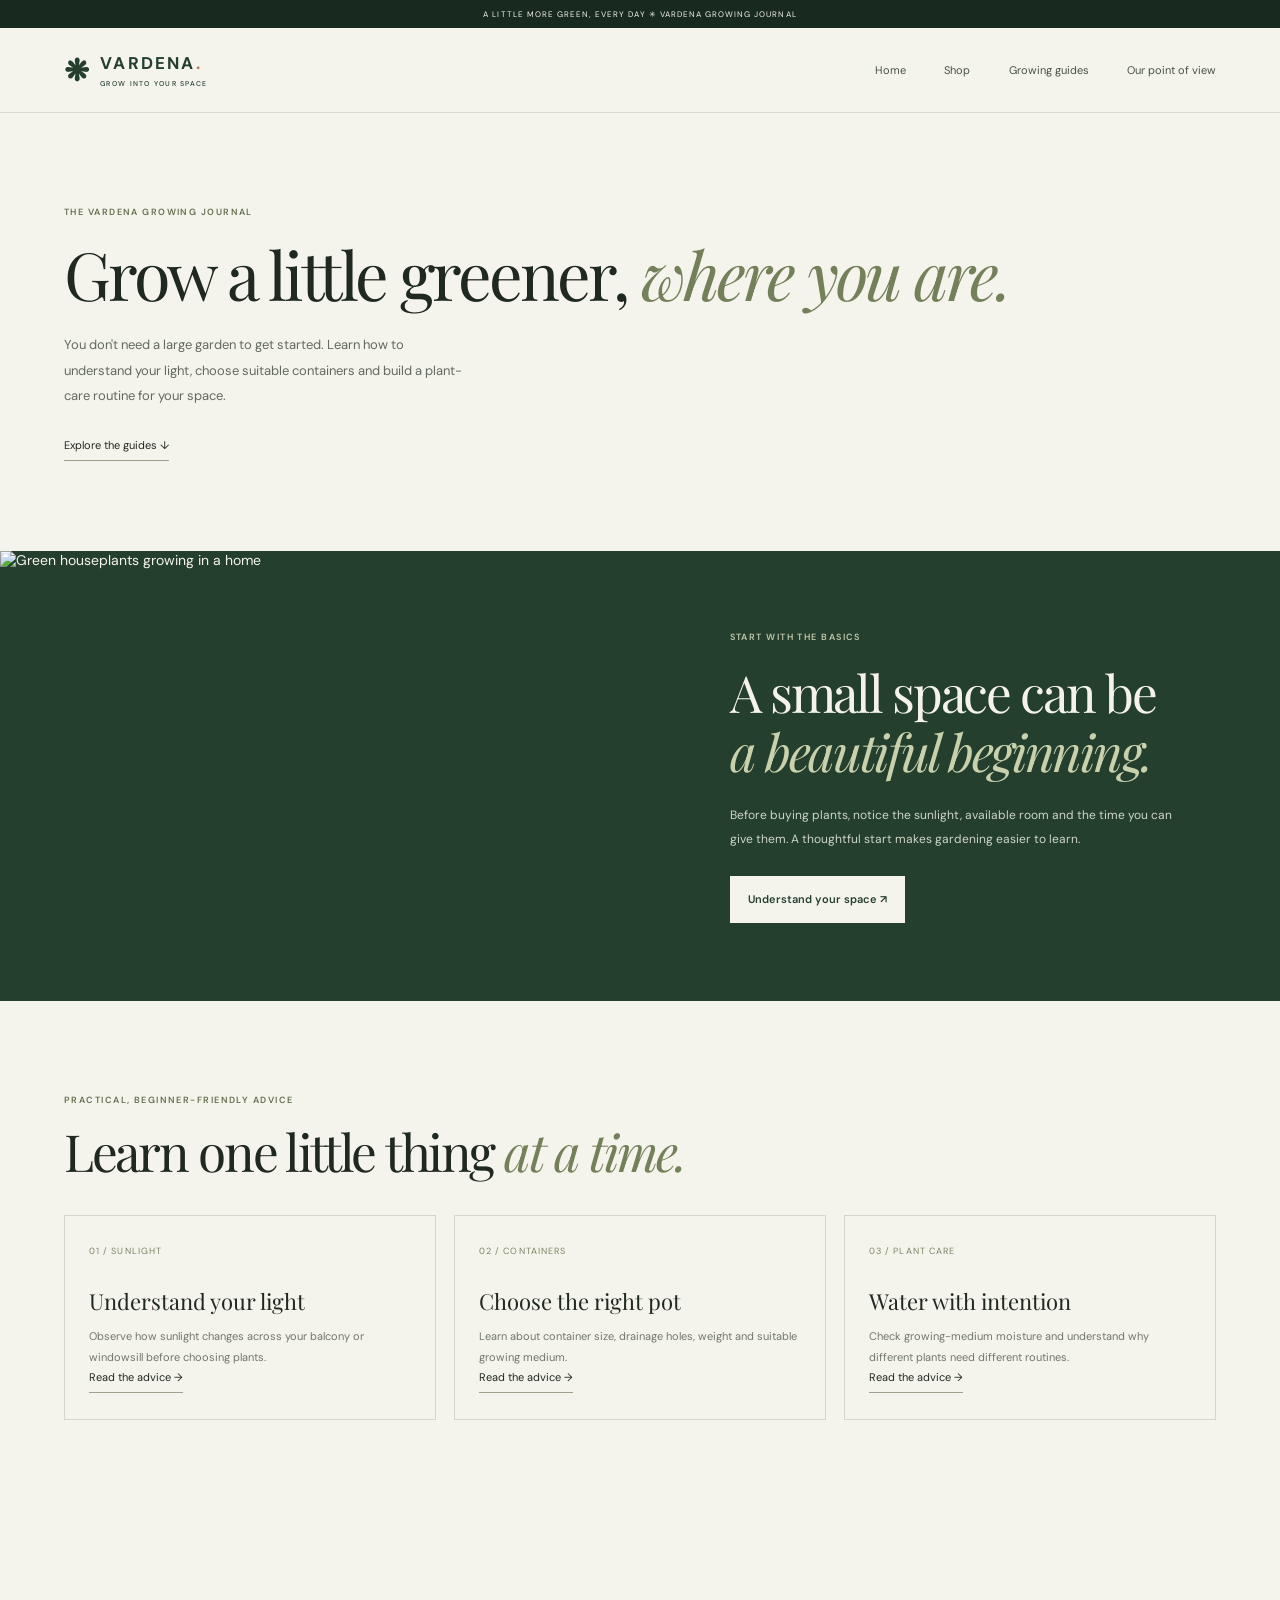
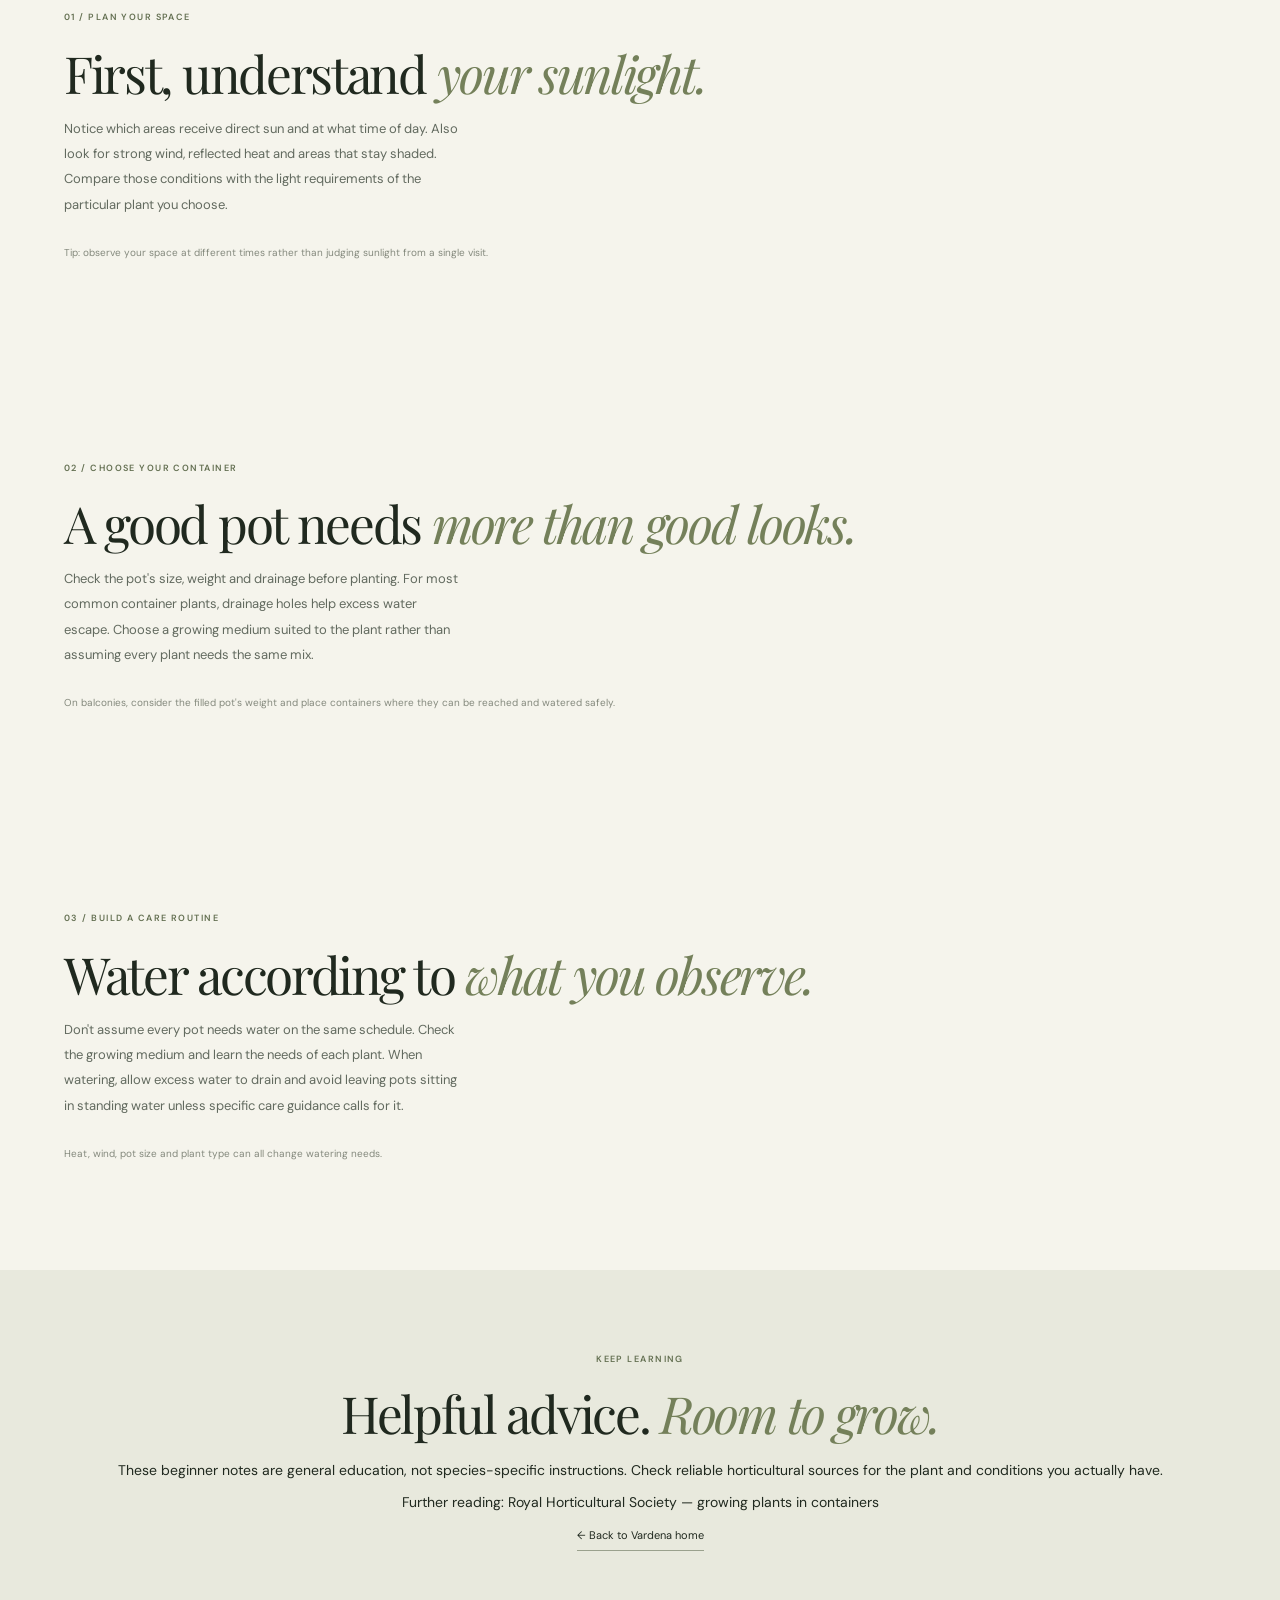
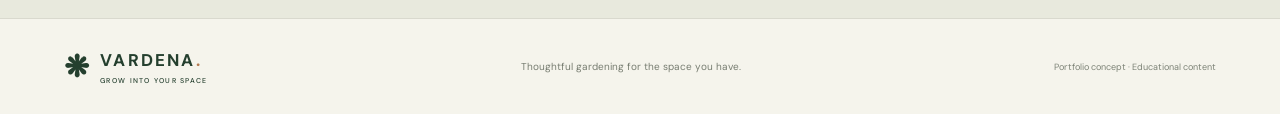
==== Guide.html @ 47ab67d2 "Create Guide.html" ====
<!doctype html>
<html lang="en-IN">
<head>
  <meta charset="utf-8">
  <meta name="viewport" content="width=device-width, initial-scale=1">
  <meta name="description" content="Learn balcony gardening for beginners. Explore practical advice on sunlight, plant pots, drainage and watering for small homes.">
  <title>Balcony Gardening Guides for Beginners | Vardena</title>

  <meta property="og:title" content="Vardena Growing Guides">
  <meta property="og:description" content="Practical growing advice for balconies, windowsills and small homes.">

  <link rel="preconnect" href="https://fonts.googleapis.com">
  <link rel="preconnect" href="https://fonts.gstatic.com" crossorigin>
  <link href="https://fonts.googleapis.com/css2?family=DM+Sans:wght@400;500;600;700&family=Playfair+Display:wght@400;500;600&display=swap" rel="stylesheet">
  <link rel="stylesheet" href="styles.css">
</head>
<body>

<a class="skip" href="#main">Skip to content</a>

<div class="announcement">
  A LITTLE MORE GREEN, EVERY DAY ✳ VARDENA GROWING JOURNAL
</div>

<header>
  <a class="brand" href="index.html">
    <span class="mark">❋</span>
    <span>VARDENA<span class="period">.</span>
      <small>GROW INTO YOUR SPACE</small>
    </span>
  </a>

  <nav aria-label="Main navigation">
    <a href="index.html">Home</a>
    <a href="index.html#shop">Shop</a>
    <a href="guides.html">Growing guides</a>
    <a href="index.html#about">Our point of view</a>
  </nav>
</header>

<main id="main">

  <section class="shop shell">
    <p class="eyebrow">THE VARDENA GROWING JOURNAL</p>

    <h1>Grow a little greener, <em>where you are.</em></h1>

    <p class="intro">
      You don't need a large garden to get started.
      Learn how to understand your light, choose suitable
      containers and build a plant-care routine for your space.
    </p>

    <a class="underlink" href="#guides">Explore the guides ↓</a>
  </section>

  <section class="guide">
    <img
      src="https://images.unsplash.com/photo-1497250681960-ef046c08a56e?auto=format&fit=crop&w=1200&q=80"
      alt="Green houseplants growing in a home"
      loading="lazy">

    <div>
      <p class="eyebrow">START WITH THE BASICS</p>

      <h2>A small space can be <em>a beautiful beginning.</em></h2>

      <p>
        Before buying plants, notice the sunlight,
        available room and the time you can give them.
        A thoughtful start makes gardening easier to learn.
      </p>

      <a class="button light" href="#light">
        Understand your space ↗
      </a>
    </div>
  </section>

  <section class="starter shell" id="guides">
    <div class="section-head">
      <div>
        <p class="eyebrow">PRACTICAL, BEGINNER-FRIENDLY ADVICE</p>
        <h2>Learn one little thing <em>at a time.</em></h2>
      </div>
    </div>

    <div class="tips">
      <article>
        <span>01 / SUNLIGHT</span>
        <h3>Understand your light</h3>
        <p>
          Observe how sunlight changes across your balcony
          or windowsill before choosing plants.
        </p>
        <a class="underlink" href="#light">Read the advice →</a>
      </article>

      <article>
        <span>02 / CONTAINERS</span>
        <h3>Choose the right pot</h3>
        <p>
          Learn about container size, drainage holes,
          weight and suitable growing medium.
        </p>
        <a class="underlink" href="#pots">Read the advice →</a>
      </article>

      <article>
        <span>03 / PLANT CARE</span>
        <h3>Water with intention</h3>
        <p>
          Check growing-medium moisture and understand
          why different plants need different routines.
        </p>
        <a class="underlink" href="#watering">Read the advice →</a>
      </article>
    </div>
  </section>

  <section class="shop shell" id="light">
    <p class="eyebrow">01 / PLAN YOUR SPACE</p>
    <h2>First, understand <em>your sunlight.</em></h2>

    <p class="intro">
      Notice which areas receive direct sun and at what time
      of day. Also look for strong wind, reflected heat and
      areas that stay shaded. Compare those conditions with
      the light requirements of the particular plant you choose.
    </p>

    <p class="fine">
      Tip: observe your space at different times rather than
      judging sunlight from a single visit.
    </p>
  </section>

  <section class="shop shell" id="pots">
    <p class="eyebrow">02 / CHOOSE YOUR CONTAINER</p>
    <h2>A good pot needs <em>more than good looks.</em></h2>

    <p class="intro">
      Check the pot's size, weight and drainage before planting.
      For most common container plants, drainage holes help
      excess water escape. Choose a growing medium suited to
      the plant rather than assuming every plant needs the same mix.
    </p>

    <p class="fine">
      On balconies, consider the filled pot's weight and place
      containers where they can be reached and watered safely.
    </p>
  </section>

  <section class="shop shell" id="watering">
    <p class="eyebrow">03 / BUILD A CARE ROUTINE</p>
    <h2>Water according to <em>what you observe.</em></h2>

    <p class="intro">
      Don't assume every pot needs water on the same schedule.
      Check the growing medium and learn the needs of each plant.
      When watering, allow excess water to drain and avoid leaving
      pots sitting in standing water unless specific care guidance
      calls for it.
    </p>

    <p class="fine">
      Heat, wind, pot size and plant type can all change watering needs.
    </p>
  </section>

  <section class="manifesto">
    <p class="eyebrow">KEEP LEARNING</p>
    <h2>Helpful advice. <em>Room to grow.</em></h2>

    <p>
      These beginner notes are general education, not
      species-specific instructions. Check reliable horticultural
      sources for the plant and conditions you actually have.
    </p>

    <p>
      Further reading:
      <a href="https://www.rhs.org.uk/container-gardening/growing-plants-in-containers"
         target="_blank" rel="noopener noreferrer">
        Royal Horticultural Society — growing plants in containers
      </a>
    </p>

    <a class="underlink" href="index.html">← Back to Vardena home</a>
  </section>

</main>

<footer>
  <a class="brand" href="index.html">
    <span class="mark">❋</span>
    <span>VARDENA<span class="period">.</span>
      <small>GROW INTO YOUR SPACE</small>
    </span>
  </a>

  <p>Thoughtful gardening for the space you have.</p>
  <small>Portfolio concept · Educational content</small>
</footer>

</body>
</html>
---- styles.css ----
:root{--paper:#f5f4ec;--deep:#eeede2;--ink:#20291f;--forest:#243f2e;--dark:#182a20;--muted:#687064;--serif:"Playfair Display",Georgia,serif;--sans:"DM Sans",Arial,sans-serif}*{box-sizing:border-box}html{scroll-behavior:smooth;scroll-padding-top:85px}body{margin:0;background:var(--paper);color:var(--ink);font:14px var(--sans)}a{color:inherit;text-decoration:none}img{display:block;max-width:100%}button,input{font:inherit}button:focus-visible,a:focus-visible,input:focus-visible{outline:2px solid #71855c;outline-offset:3px}.skip{position:absolute;top:-100px}.skip:focus{top:8px;left:8px;background:var(--forest);color:white;padding:12px;z-index:10}.announcement{background:var(--dark);color:#f5f2e8;text-align:center;padding:9px;font-size:8px;letter-spacing:.13em}.announcement span{color:#c6cda8;margin:0 9px}header{min-height:85px;padding:12px 5%;display:flex;align-items:center;justify-content:space-between;gap:20px;border-bottom:1px solid #d9d9ce}.brand{display:flex;align-items:center;gap:9px;color:var(--forest);font-weight:700;letter-spacing:.13em;font-size:17px}.mark{font-size:30px}.brand small{display:block;margin-top:5px;font-size:7px;font-weight:500;letter-spacing:.18em}.period{color:#b57b52}nav{display:flex;gap:clamp(14px,3vw,40px);font-size:11px;color:#465044}.bag{font-size:11px}.bag b{display:inline-grid;place-items:center;border:1px solid #d0d2c6;border-radius:50%;width:25px;height:25px;margin-left:6px;font-weight:400}.shell{width:min(1280px,90%);margin:auto}.hero{display:grid;grid-template-columns:.95fr 1.05fr;align-items:center;gap:6%;padding-top:52px;padding-bottom:52px}.hero>div:first-child{padding-left:2%;max-width:510px}.eyebrow{font-size:9px;letter-spacing:.16em;font-weight:600;color:#647052;margin:0 0 18px;line-height:1.7}h1,h2{font-family:var(--serif);font-weight:400;letter-spacing:-.045em}h1{font-size:clamp(43px,5.2vw,70px);line-height:1.08;margin:0 0 22px}h1 em,h2 em{color:#74805a;font-weight:400}.intro{font-size:13px;line-height:1.95;color:#626a5f;max-width:400px;margin-bottom:27px}.actions{display:flex;align-items:center;gap:20px;flex-wrap:wrap}.button{display:inline-flex;align-items:center;justify-content:center;gap:14px;min-height:47px;padding:0 18px;font-size:11px;font-weight:600;border:0;cursor:pointer}.dark{background:var(--forest);color:#fffdf4}.dark:hover{background:#35543a}.light{background:var(--paper);color:var(--forest)}.underlink{font-size:11px;border-bottom:1px solid #9aa18d;padding:8px 0}.note{margin:37px 0 0;max-width:300px;color:#777d70;font-size:10px;line-height:1.7}.hero-photo{position:relative;padding:0 18px 23px 0}.hero-photo>img{width:100%;height:440px;object-fit:cover}.hero-photo:after{content:"";position:absolute;right:0;bottom:0;width:62%;height:40%;border-right:1px solid #a0a77c;border-bottom:1px solid #a0a77c;pointer-events:none}.photo-label{position:absolute;left:-22px;bottom:52px;background:var(--forest);color:#f5f2e8;padding:20px;width:205px}.photo-label small{display:block;font-size:8px;letter-spacing:.13em;color:#c9d0ae;margin-bottom:9px}.photo-label strong{font:25px var(--serif)}.caption{position:absolute;bottom:4px;right:0;color:#747b6b;font-size:7px;letter-spacing:.13em}.values{display:flex;justify-content:center;gap:clamp(20px,5vw,75px);flex-wrap:wrap;background:var(--deep);padding:23px 5%;color:#505a49;font-size:10px}.shop,.starter{padding-top:92px;padding-bottom:98px}.section-head{display:flex;align-items:end;justify-content:space-between;gap:35px;margin-bottom:35px}.section-head .eyebrow{margin-bottom:13px}h2{font-size:clamp(35px,4vw,52px);line-height:1.15;margin:0}.section-head>p{max-width:290px;color:#697064;font-size:12px;line-height:1.85;margin:0 0 4px}.tools{display:flex;justify-content:space-between;align-items:center;gap:20px;padding:15px 0;border-block:1px solid #d5d7ca;margin-bottom:15px}.filters{display:flex;flex-wrap:wrap;gap:6px}.filter{background:transparent;border:1px solid transparent;padding:9px 11px;color:#72786d;font-size:10px;cursor:pointer}.filter.active,.filter:hover{border-color:#a7ad99;color:var(--forest)}.search{display:flex;align-items:center;gap:8px;border-bottom:1px solid #b8bcae;padding:8px 0;min-width:190px;color:#747b6c}.search input{border:0;outline:0;background:transparent;min-width:0;width:100%;font-size:10px}.products{display:grid;grid-template-columns:repeat(4,minmax(0,1fr));gap:clamp(14px,2vw,28px)}.product[hidden]{display:none}.product-image{position:relative;aspect-ratio:.8;overflow:hidden;background:#e5e2d6}.product-image img{width:100%;height:100%;object-fit:cover;transition:transform .4s}.product-image:hover img{transform:scale(1.04)}.tag{position:absolute;z-index:1;left:10px;top:10px;background:#f8f6edeb;padding:7px 8px;font-size:7px;letter-spacing:.1em;color:#59624f}.meta{display:flex;justify-content:space-between;gap:5px;margin:16px 0 9px;font-size:7px;letter-spacing:.08em;color:#7b8173}.meta span{text-align:right}.product-title{display:flex;justify-content:space-between;gap:8px;align-items:start}.product-title h3{font:20px/1.3 var(--serif);margin:0 0 7px}.product-title>span{font-size:10px;padding-top:4px;white-space:nowrap}.description{min-height:36px;color:#767b70;font-size:10px;line-height:1.7;margin:0 0 12px}.add{width:100%;display:flex;justify-content:space-between;align-items:center;background:transparent;border:0;border-block:1px solid #b7bdae;padding:12px 0;font-size:10px;color:var(--forest);cursor:pointer}.add span{font-size:17px}.fine,#no-results{font-size:10px;line-height:1.7;color:#84897d;margin-top:18px}.guide{display:grid;grid-template-columns:1fr 1fr;background:var(--forest);color:#f5f3e9}.guide>img{width:100%;height:100%;min-height:450px;object-fit:cover}.guide>div{padding:60px clamp(35px,7vw,105px);display:flex;flex-direction:column;align-items:flex-start;justify-content:center}.guide .eyebrow{color:#c1c9ab}.guide h2{font-size:clamp(36px,4vw,52px);margin-bottom:22px}.guide h2 em{color:#c8d0ac}.guide div>p:not(.eyebrow){font-size:12px;line-height:2;color:#d0d5c6;margin:0 0 25px}.guide small{margin-top:38px;padding-top:14px;border-top:1px solid #ffffff4d;width:100%;font-size:8px;letter-spacing:.15em;color:#c1c9ab}.tips{display:grid;grid-template-columns:repeat(3,1fr);gap:18px}.tips article{border:1px solid #d5d7ca;padding:24px;min-height:205px}.tips article>span{font-size:9px;letter-spacing:.12em;color:#7a8564}.tips h3{font:22px var(--serif);margin:28px 0 10px}.tips p{font-size:11px;line-height:1.85;color:#70766b;margin:0}.manifesto{background:#e8e9dd;text-align:center;padding:70px 7% 75px}.manifesto>span{font-size:24px;color:#87936a}.manifesto .eyebrow{margin:12px 0 17px}.manifesto h2{max-width:750px;margin:0 auto 18px}.manifesto>p:last-child{max-width:540px;margin:auto;font-size:12px;line-height:1.9;color:#697064}.newsletter{display:grid;grid-template-columns:1fr .9fr;gap:40px;align-items:center;padding-top:75px;padding-bottom:75px}.newsletter h2{font-size:clamp(33px,3.5vw,44px)}.newsletter form{display:grid;grid-template-columns:1fr auto;gap:10px}.newsletter input{min-width:0;border:0;border-bottom:1px solid #929987;background:transparent;padding:0 5px;min-height:47px;font-size:11px}.newsletter form p{grid-column:1/-1;color:#858a7f;font-size:9px;line-height:1.7;margin:0}footer{display:flex;align-items:center;justify-content:space-between;gap:22px;flex-wrap:wrap;border-top:1px solid #d9d9ce;padding:28px 5%}footer p{font-size:10px;color:#777d71;margin:0}footer>small{font-size:9px;color:#7c8276}#toast{position:fixed;right:20px;bottom:20px;max-width:min(380px,calc(100vw - 40px));z-index:20;background:var(--dark);color:#f7f4e9;padding:14px 18px;font-size:11px;line-height:1.6;box-shadow:0 8px 30px #0002;opacity:0;transform:translateY(10px);transition:.2s;pointer-events:none}#toast.show{opacity:1;transform:translateY(0)}.visually-hidden{position:absolute;width:1px;height:1px;padding:0;margin:-1px;overflow:hidden;clip:rect(0,0,0,0);white-space:nowrap;border:0}
@media(max-width:850px){header nav{gap:13px;font-size:10px}.hero{gap:4%}.hero-photo>img{height:370px}.products{grid-template-columns:repeat(2,minmax(0,1fr));gap:32px 20px}.guide>div{padding:42px 6%}.newsletter{gap:22px}}
@media(max-width:620px){html{scroll-padding-top:70px}.announcement{font-size:7px;letter-spacing:.06em}header{min-height:74px;flex-wrap:wrap;padding:13px 5%;gap:13px}.brand{font-size:15px}.mark{font-size:27px}header nav{order:3;width:100%;justify-content:space-between;border-top:1px solid #d9d9ce;padding-top:10px;font-size:10px}.bag{margin-left:auto}.hero{grid-template-columns:1fr;padding-top:40px;padding-bottom:42px;gap:27px}.hero>div:first-child{padding:0}h1{font-size:clamp(42px,11.5vw,60px)}.intro{font-size:13px}.note{margin-top:26px}.hero-photo{margin-left:12px;padding-right:13px}.hero-photo>img{height:330px}.photo-label{left:-12px;bottom:40px;width:185px;padding:17px}.values{justify-content:flex-start;gap:15px 20px;padding:18px 5%;font-size:9px}.values span{width:calc(50% - 10px)}.shop,.starter{padding-top:62px;padding-bottom:65px}.section-head{display:block;margin-bottom:25px}.section-head>p{margin-top:14px}.tools{align-items:stretch;flex-direction:column;gap:9px}.filter{padding:8px;font-size:9px}.search{width:100%}.products{gap:27px 13px}.product-image{aspect-ratio:.74}.tag{left:7px;top:7px;font-size:6px;padding:6px}.meta{flex-direction:column;margin-top:12px}.meta span{text-align:left}.product-title{display:block}.product-title h3{font-size:18px;margin-bottom:4px}.product-title>span{display:block;padding:0 0 7px}.description{min-height:0}.add{font-size:9px}.guide{grid-template-columns:1fr}.guide>img{height:280px;min-height:280px}.guide>div{padding:42px 7%}.guide h2{font-size:42px}.guide small{margin-top:28px}.tips{grid-template-columns:1fr;gap:12px}.tips article{min-height:0;padding:22px}.tips h3{margin-top:20px}.manifesto{padding:53px 6%}.manifesto h2{font-size:38px}.newsletter{grid-template-columns:1fr;gap:22px;padding-top:55px;padding-bottom:55px}.newsletter h2{font-size:37px}.newsletter form{gap:7px}.newsletter .button{padding:0 12px;font-size:10px}footer{padding:25px 5%;gap:13px}footer p{width:calc(100% - 150px);text-align:right;line-height:1.7}footer>small{width:100%;border-top:1px solid #d9d9ce;padding-top:15px;line-height:1.6}}
@media(prefers-reduced-motion:reduce){*,*::before,*::after{scroll-behavior:auto!important;transition-duration:.01ms!important}}
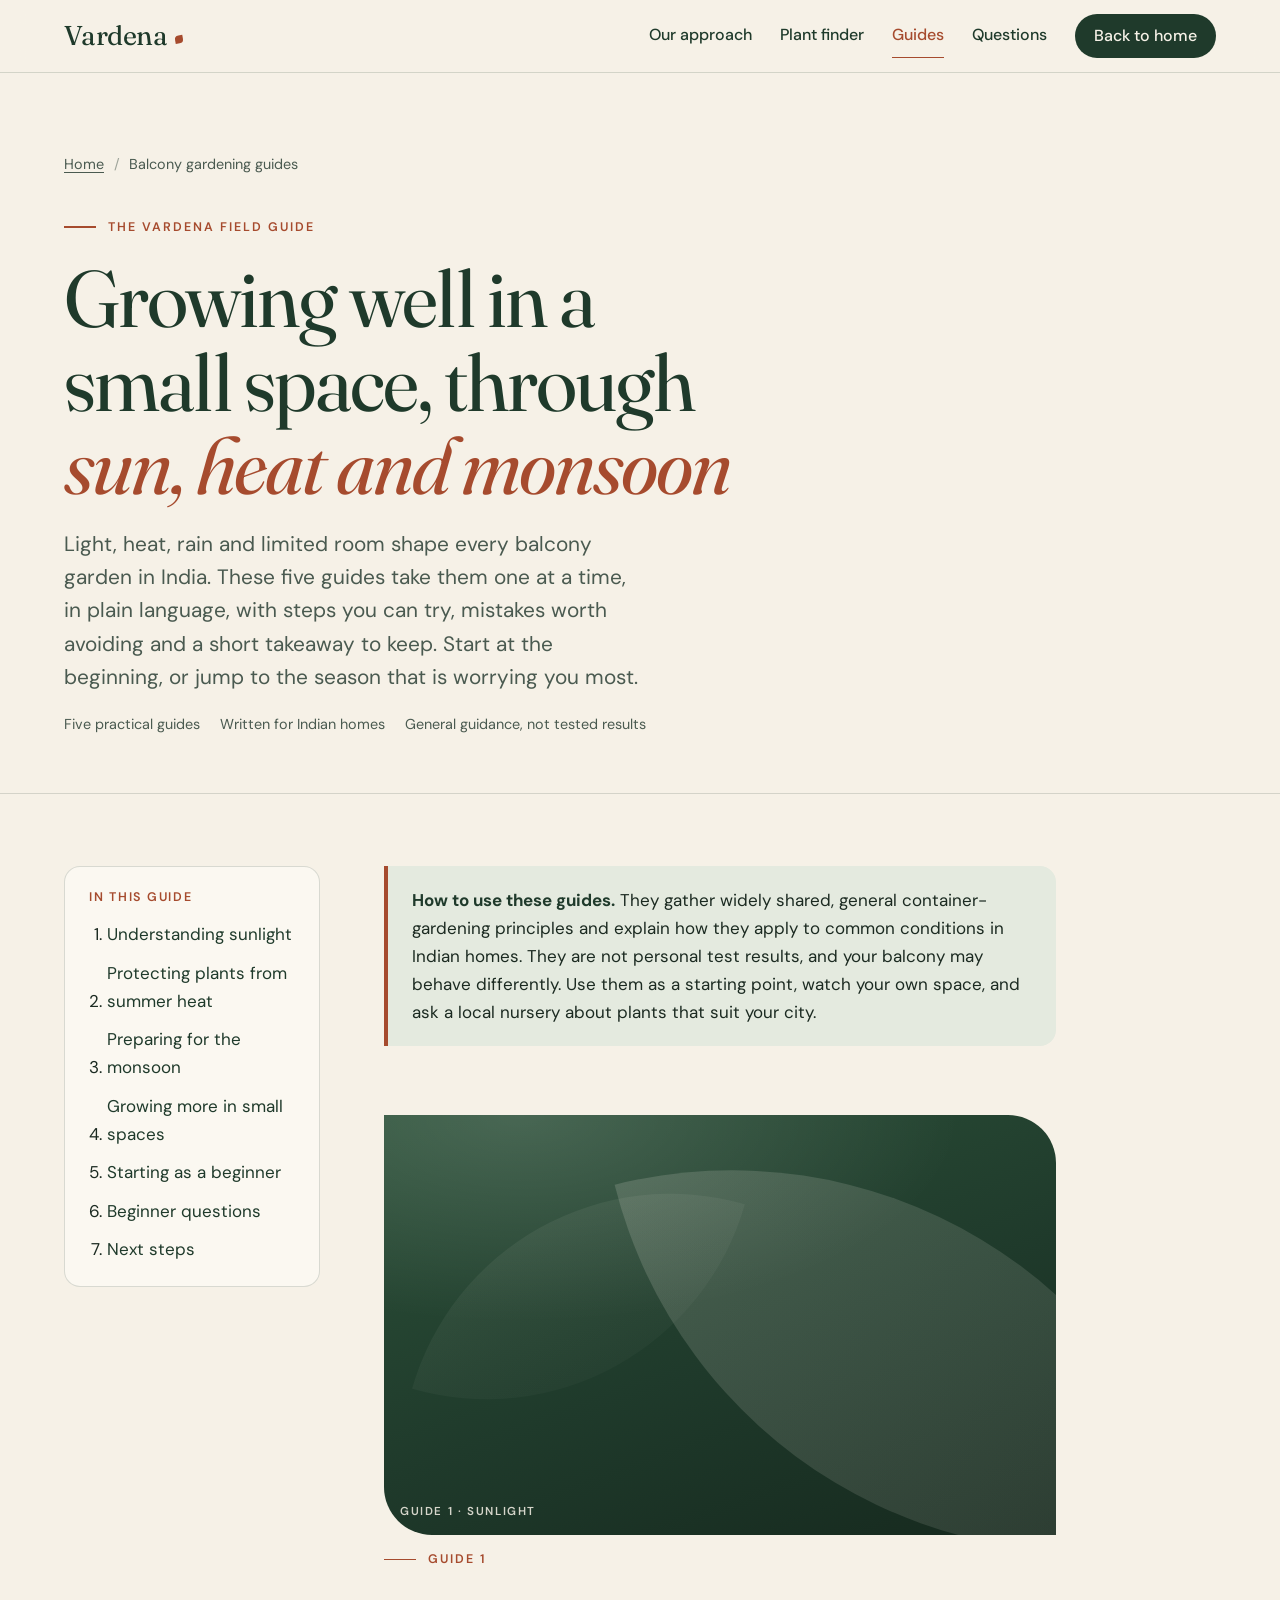
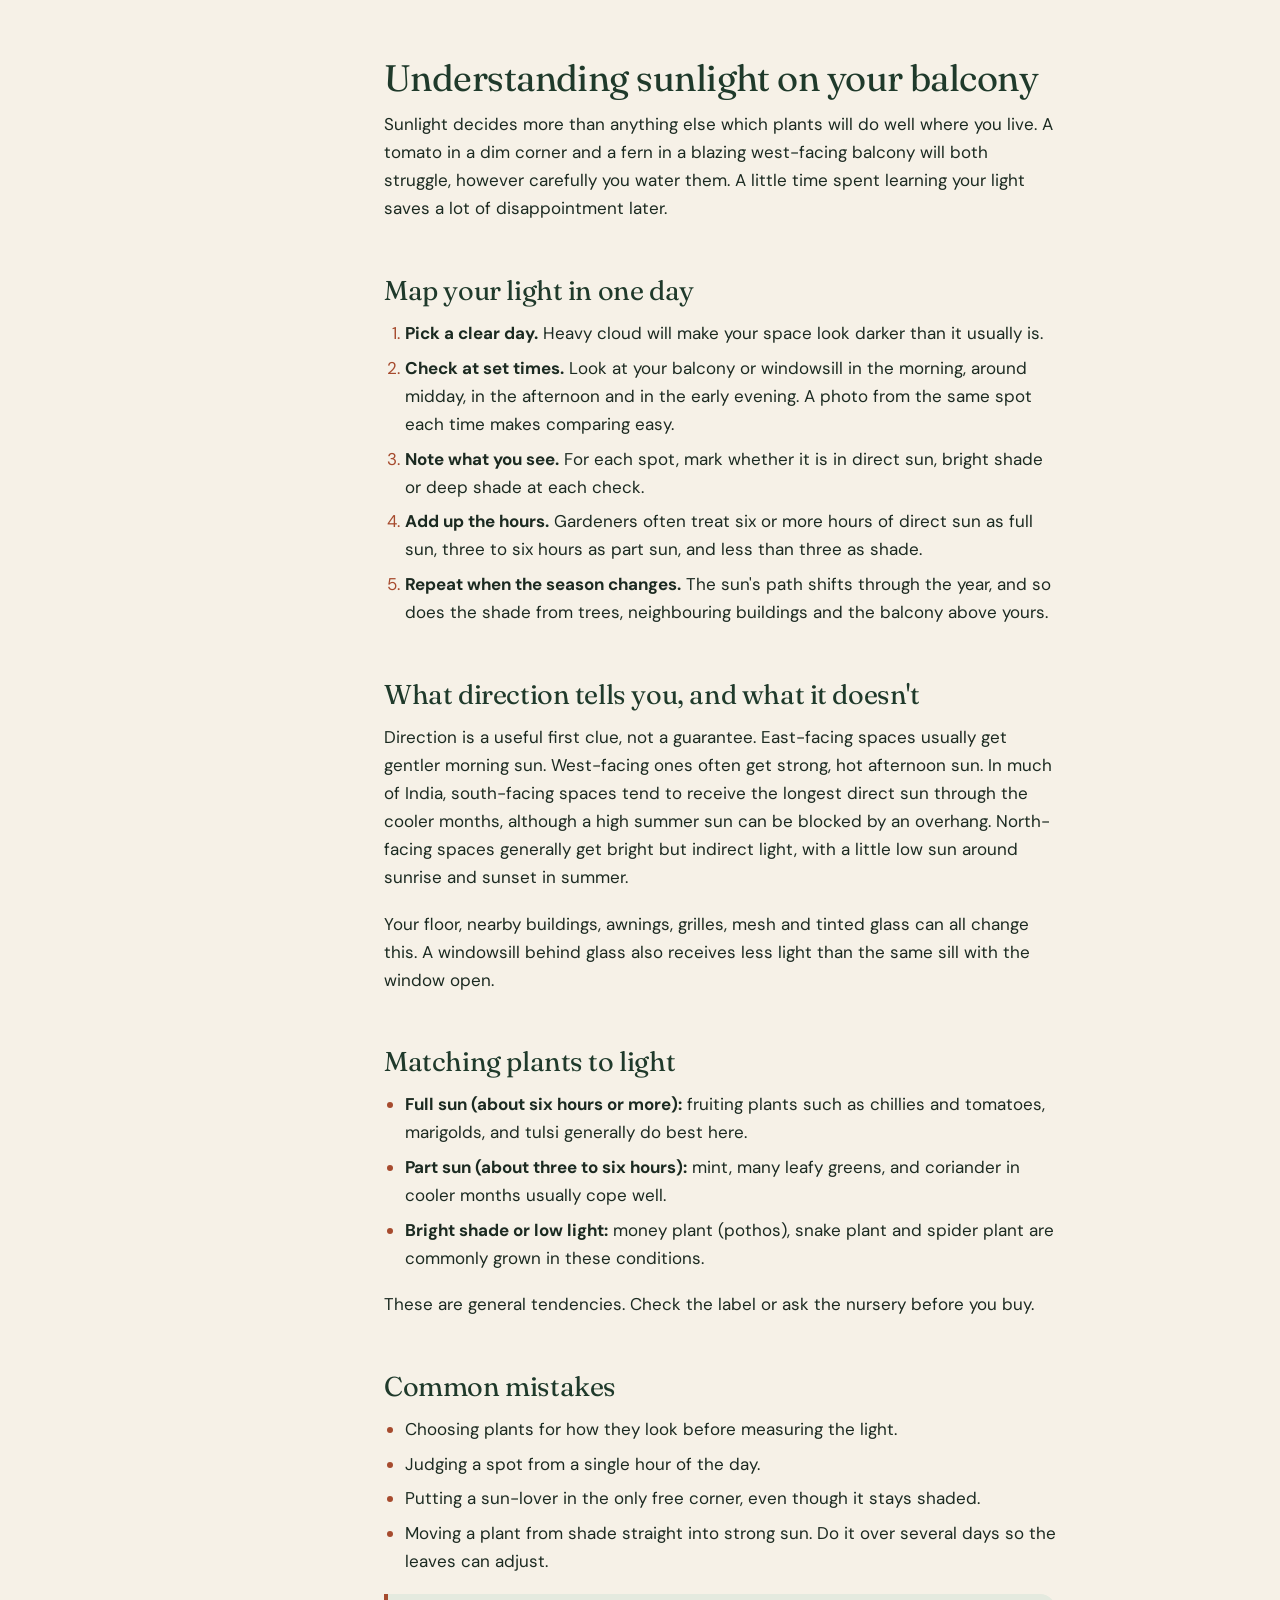
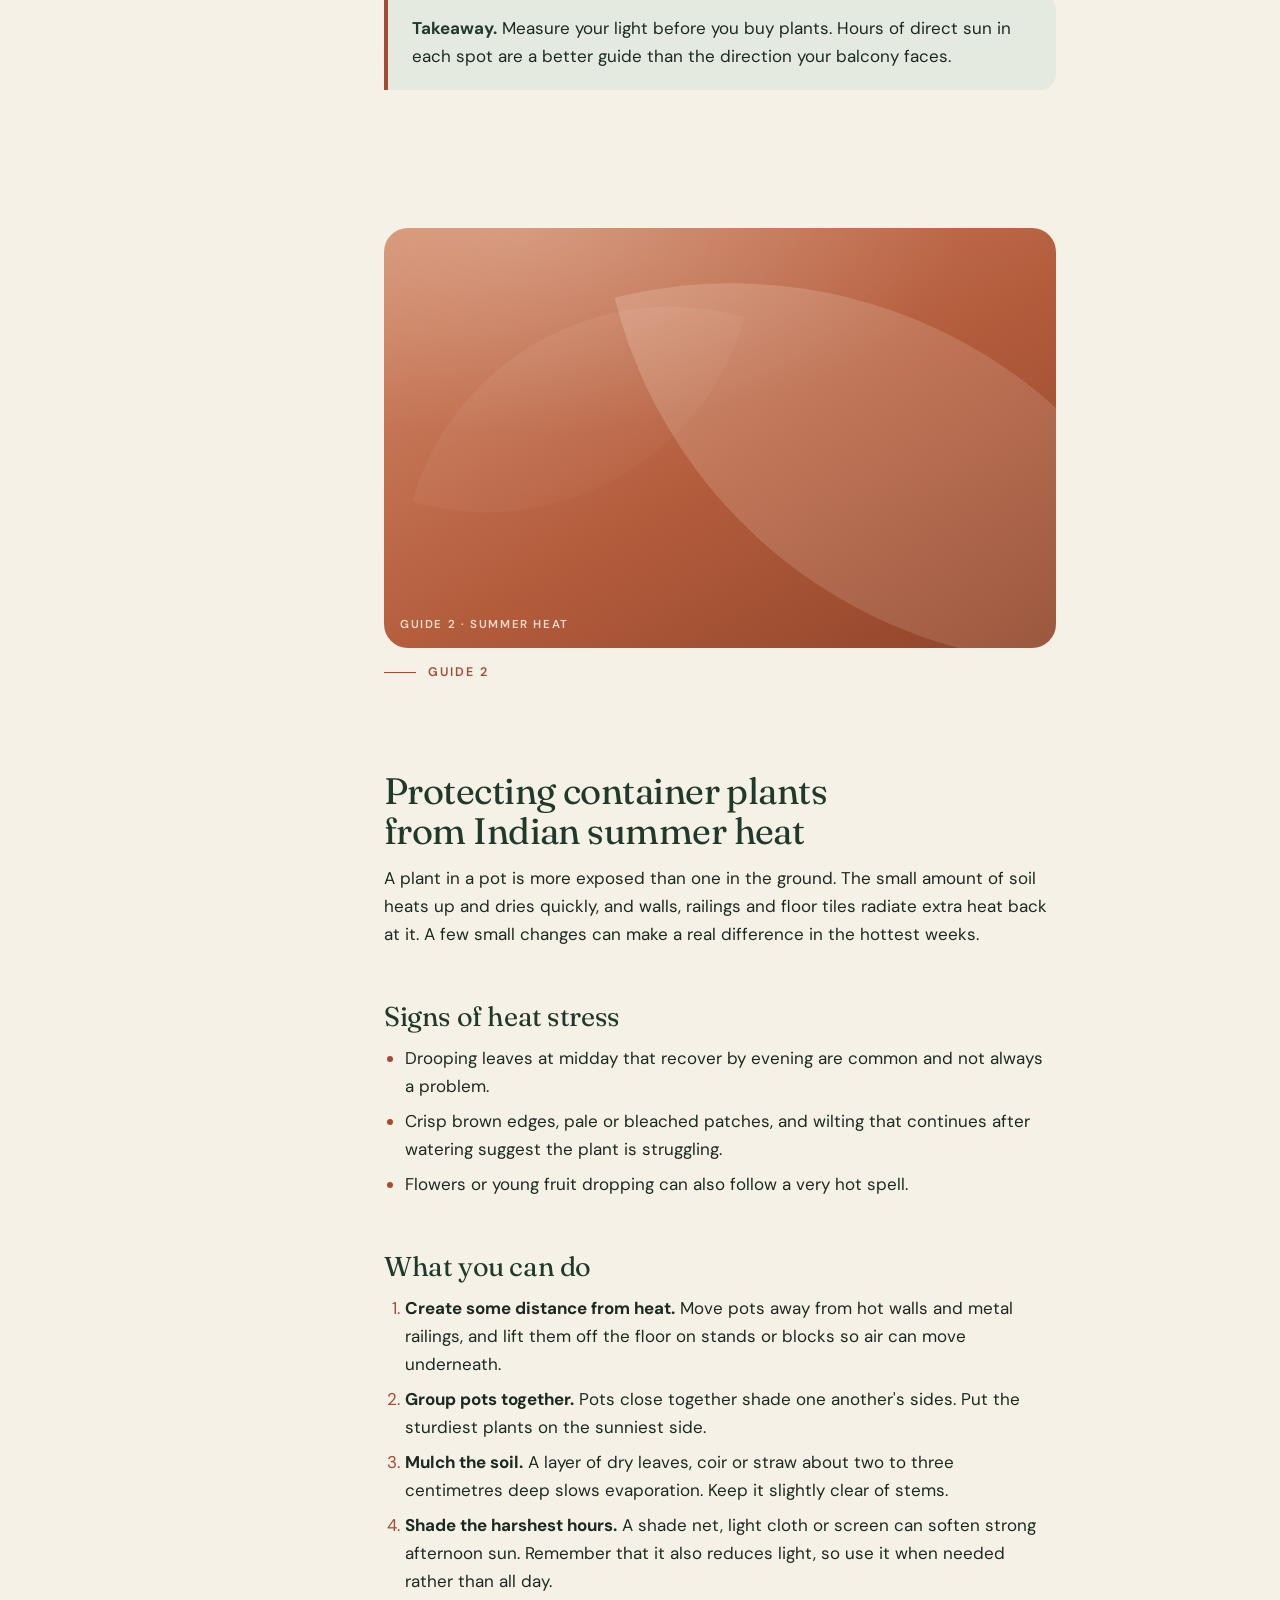
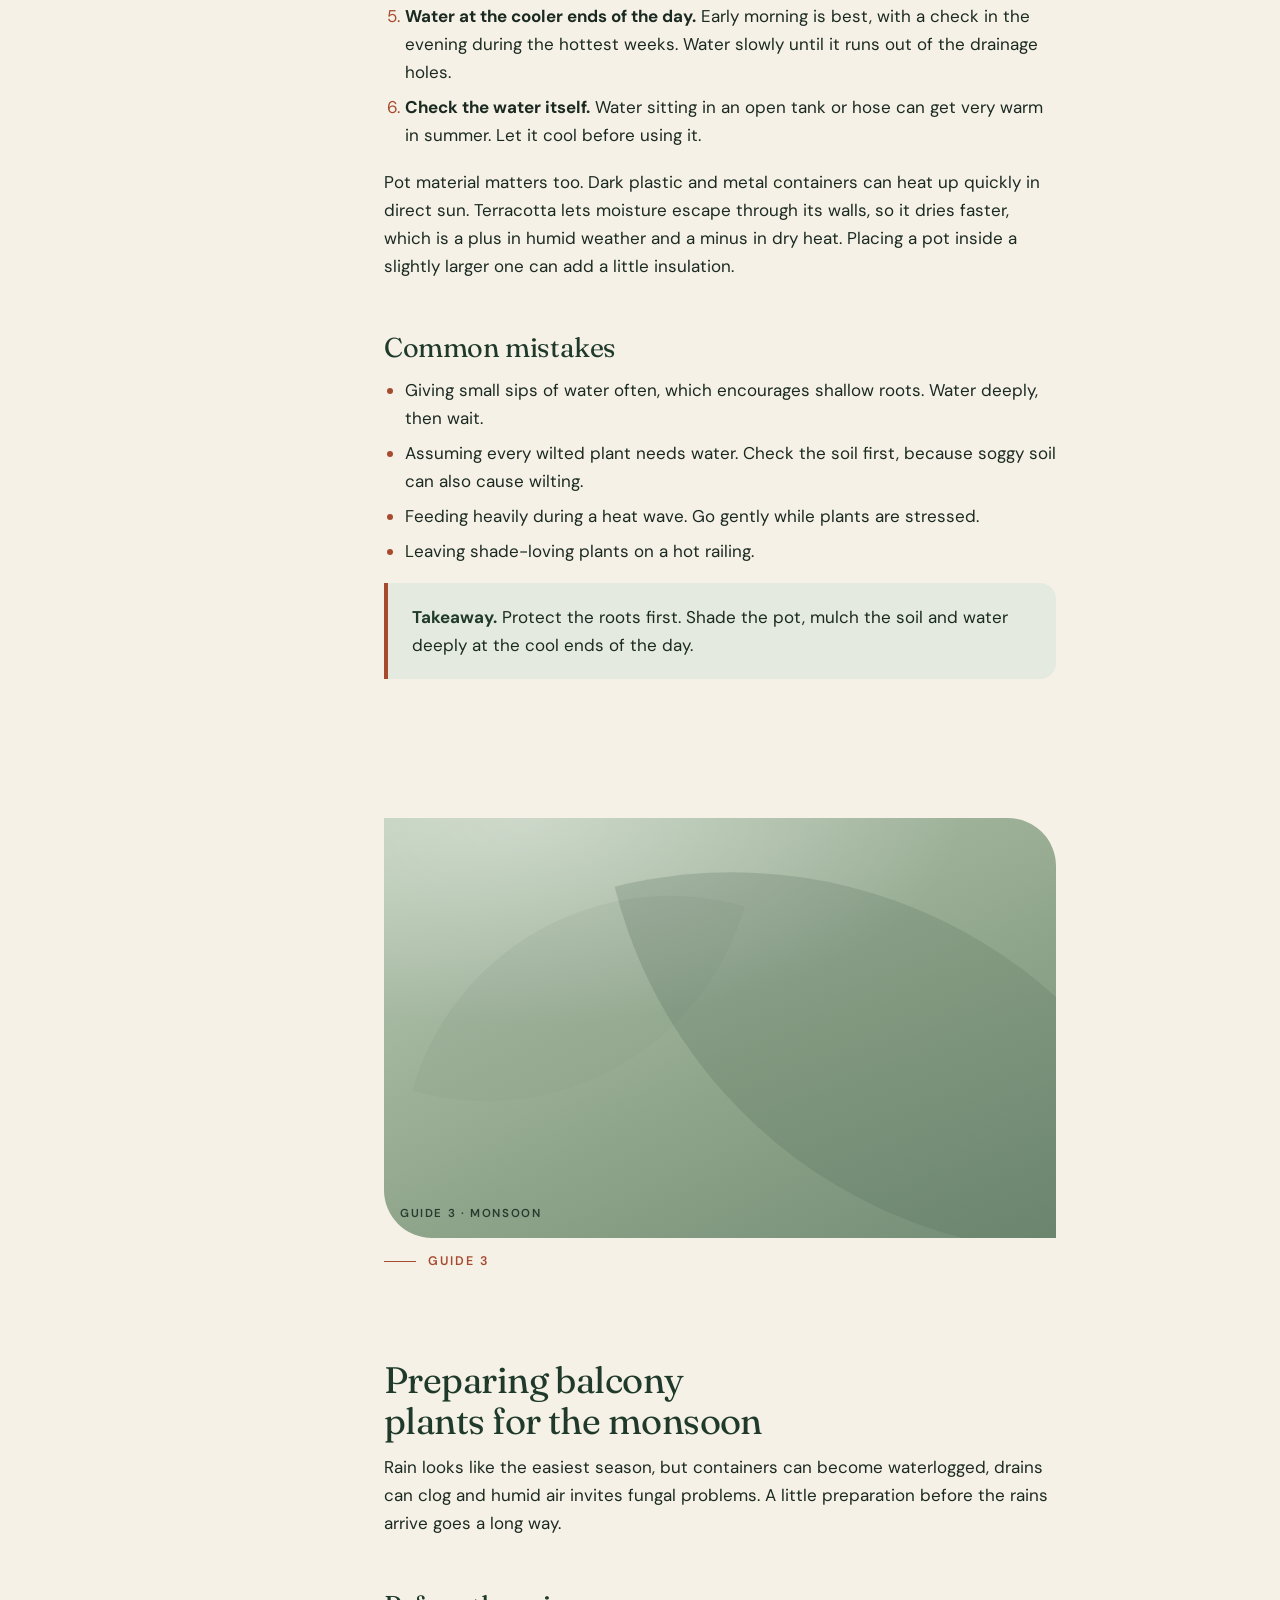
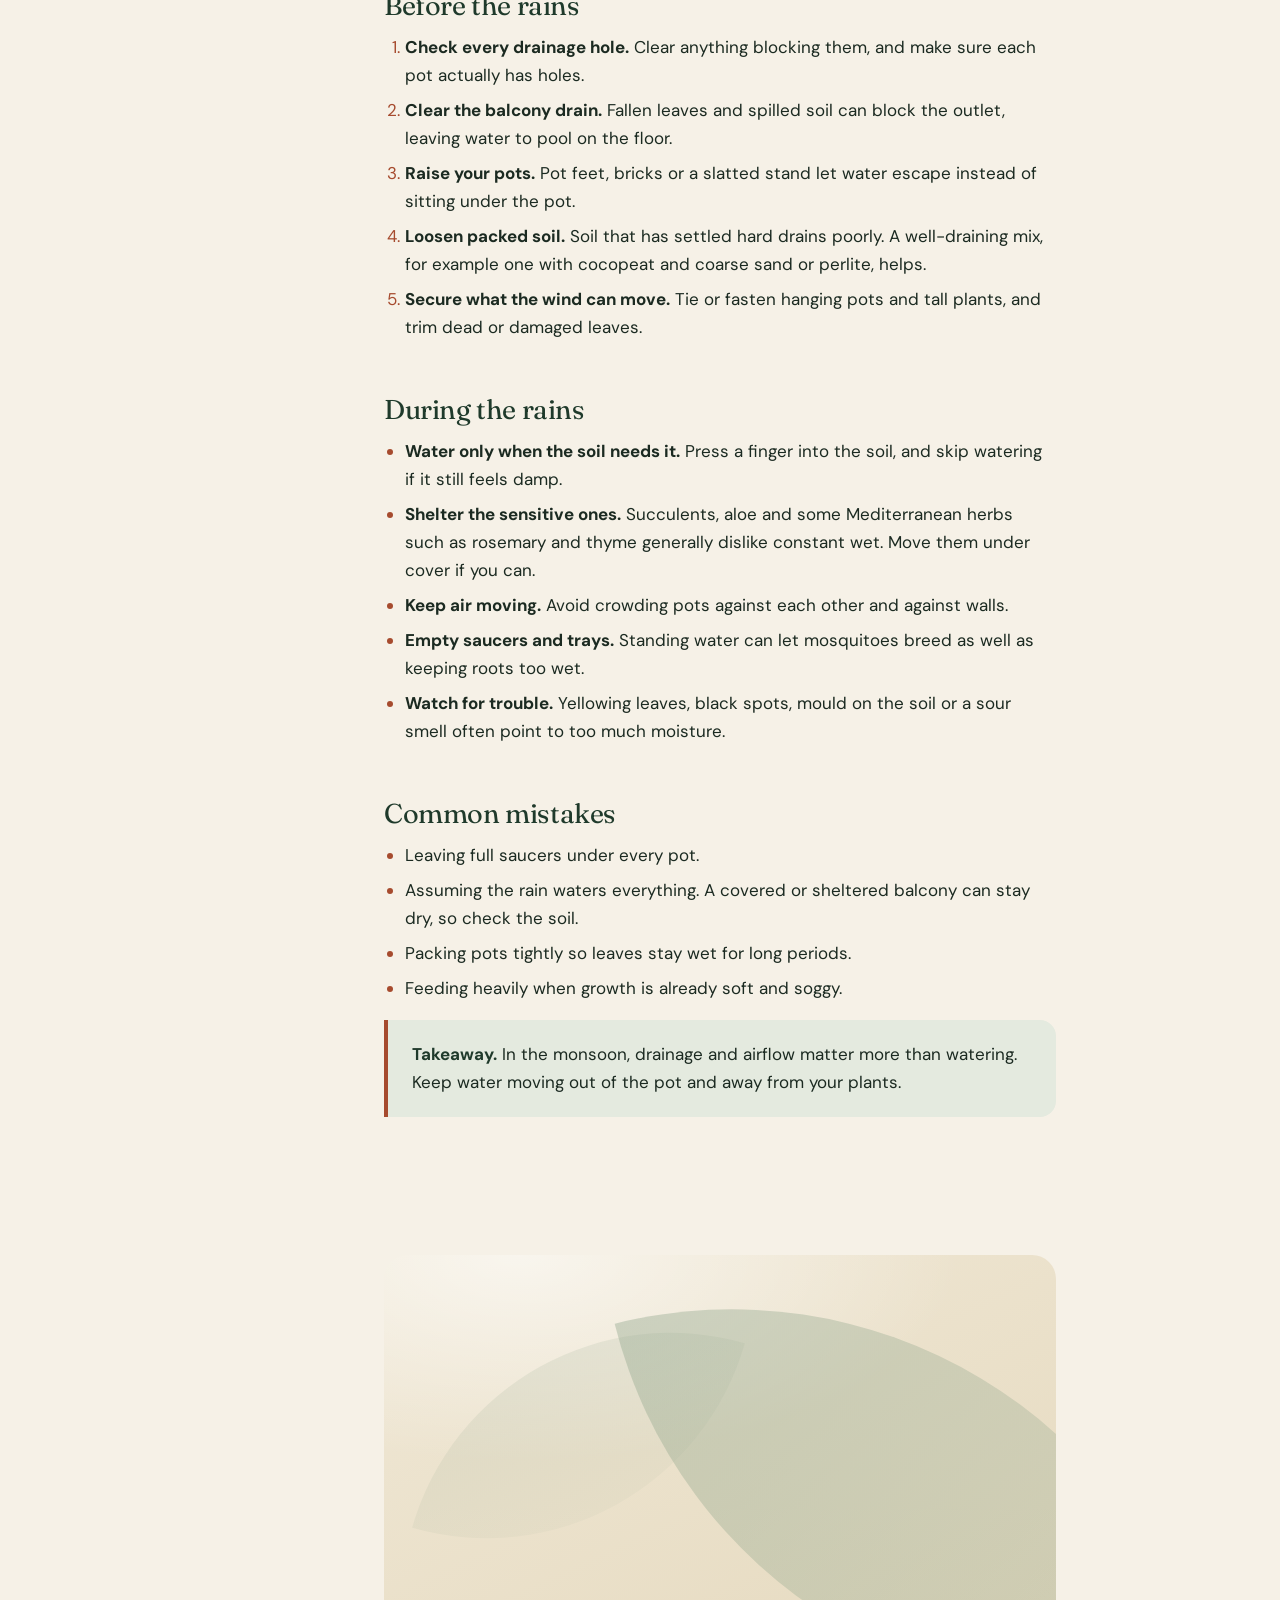
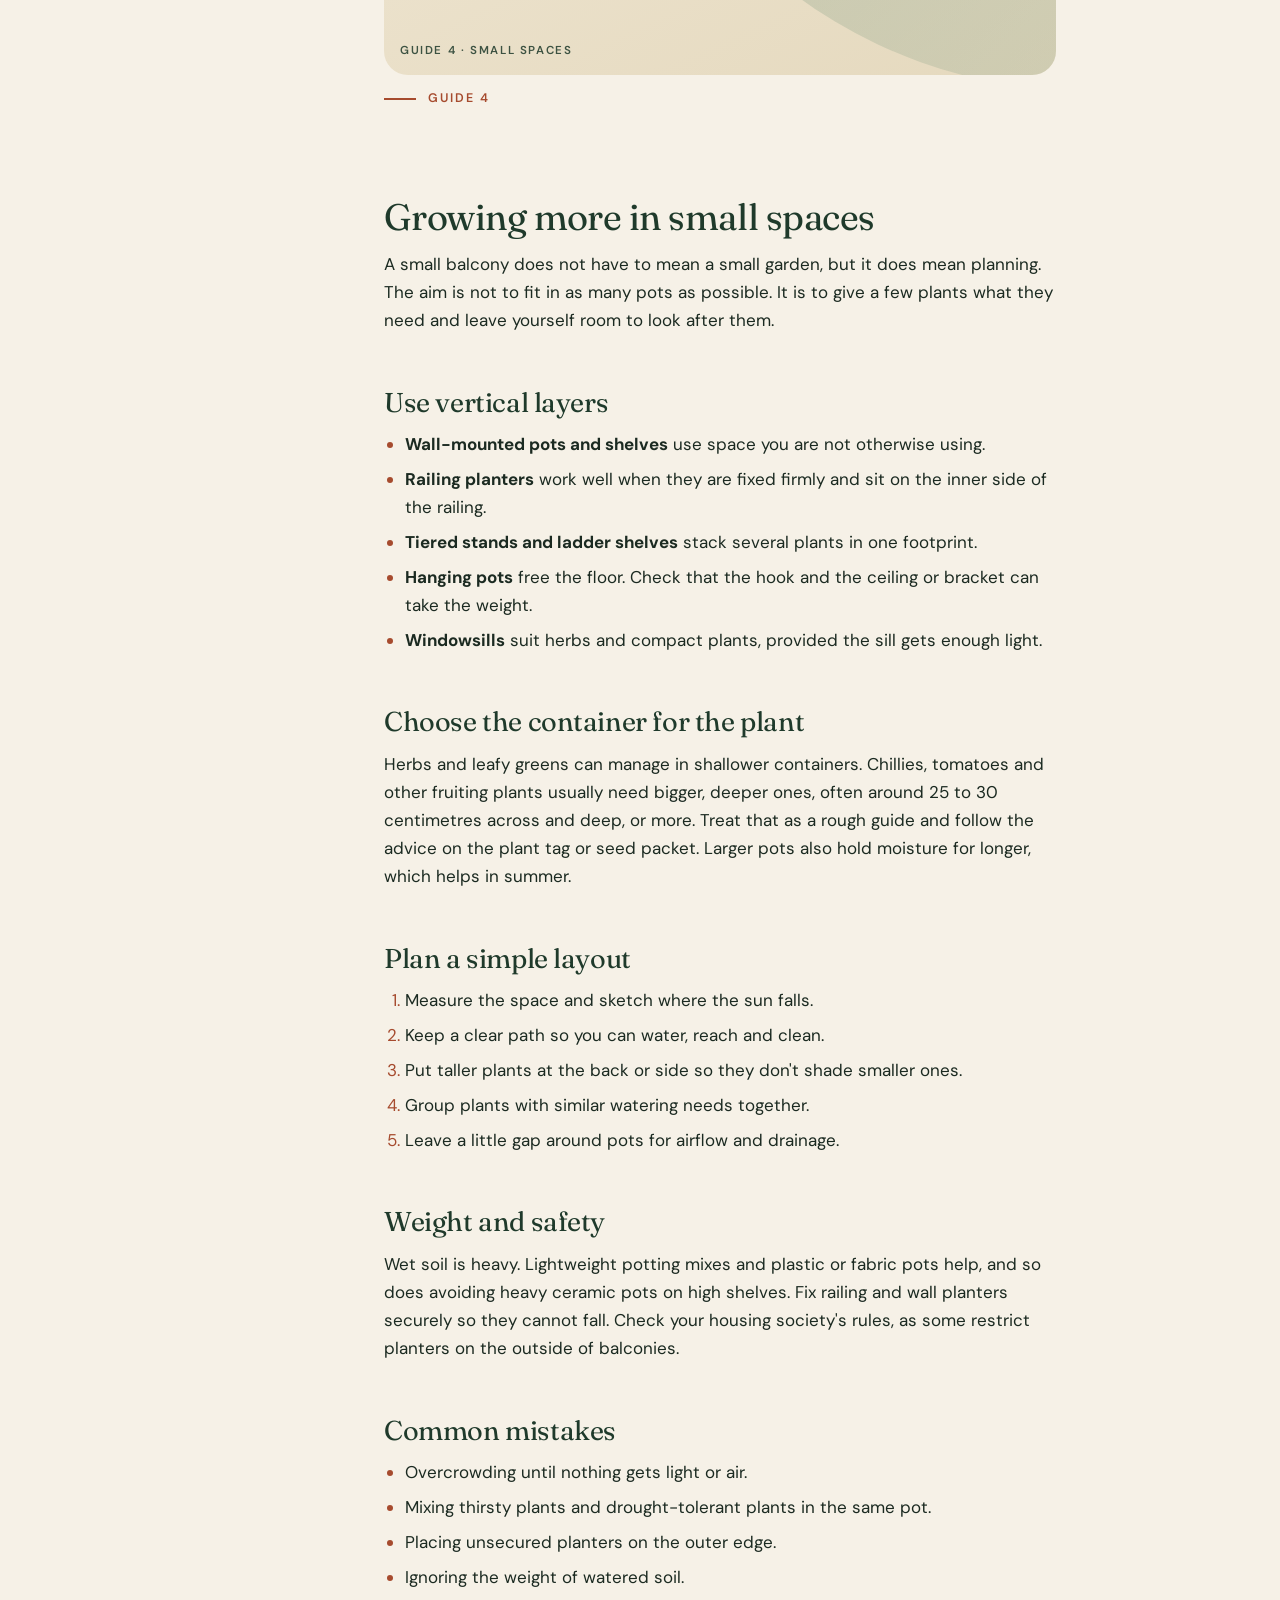
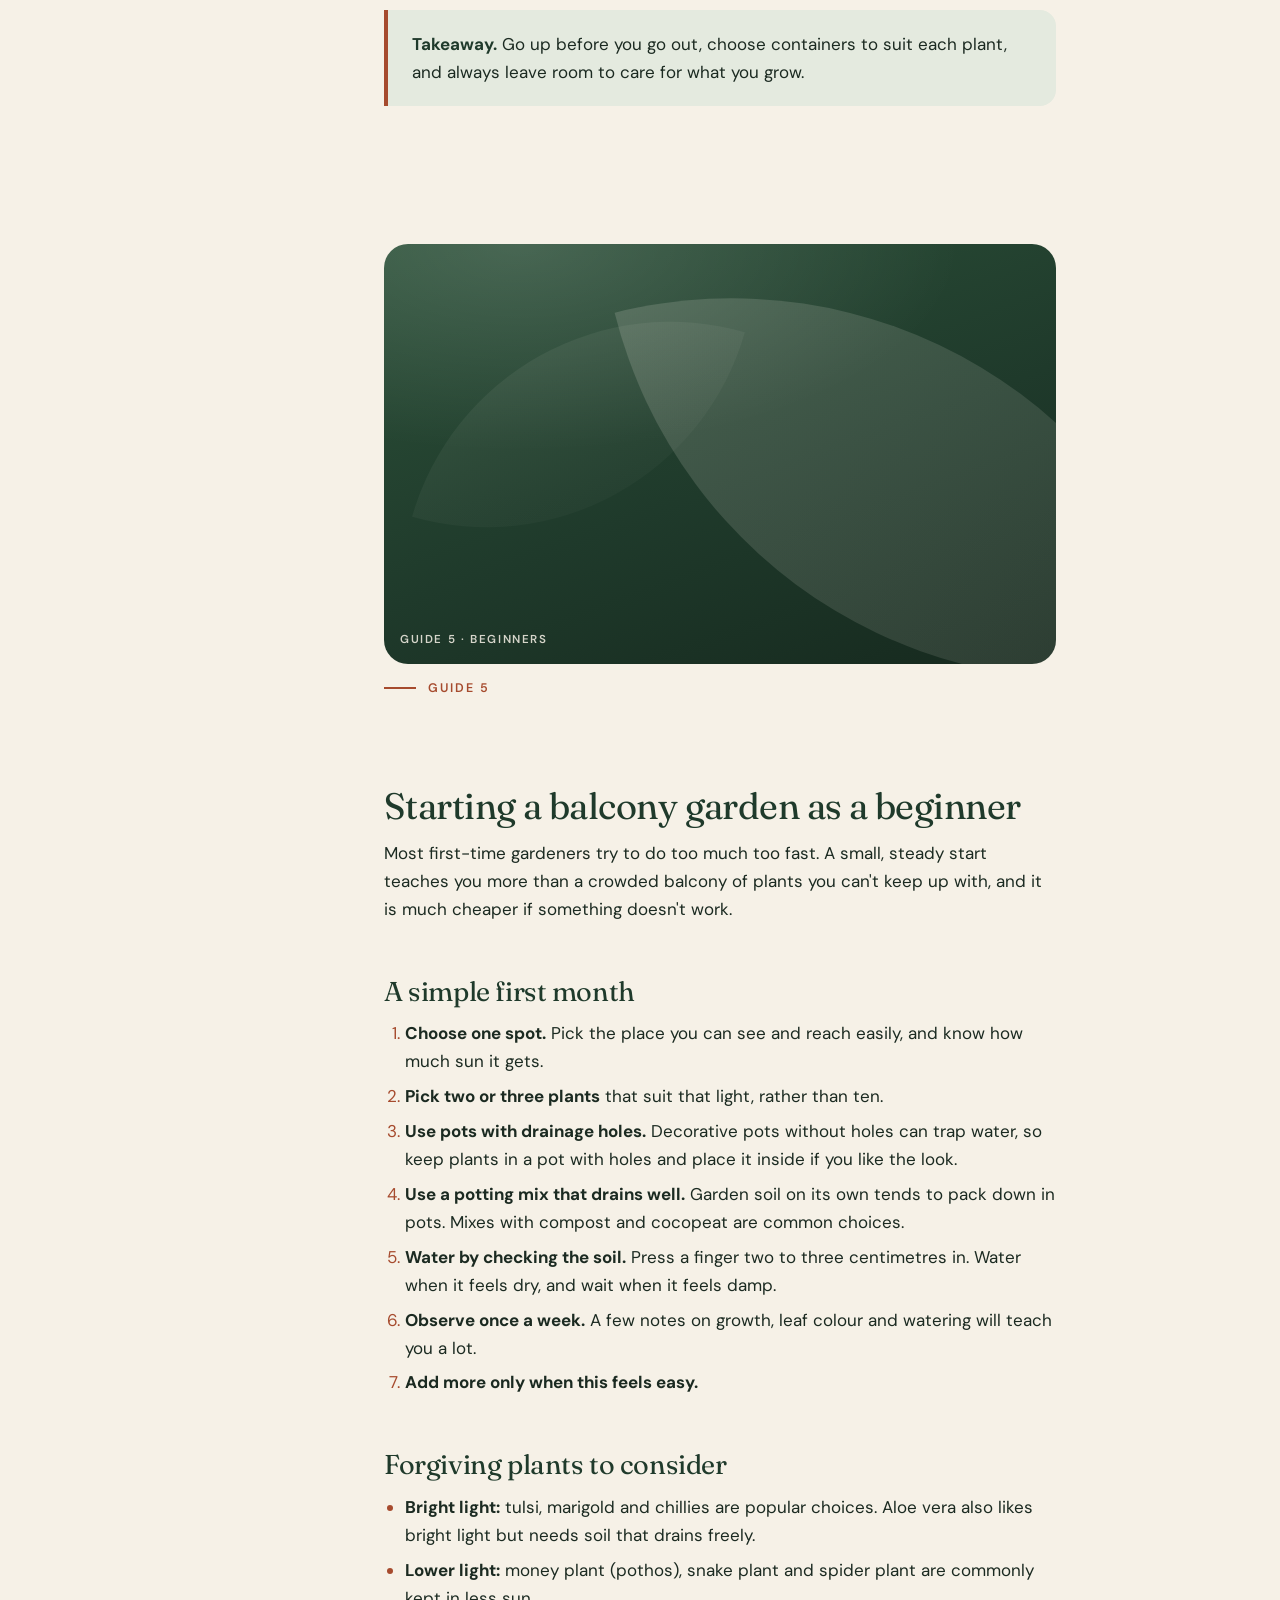
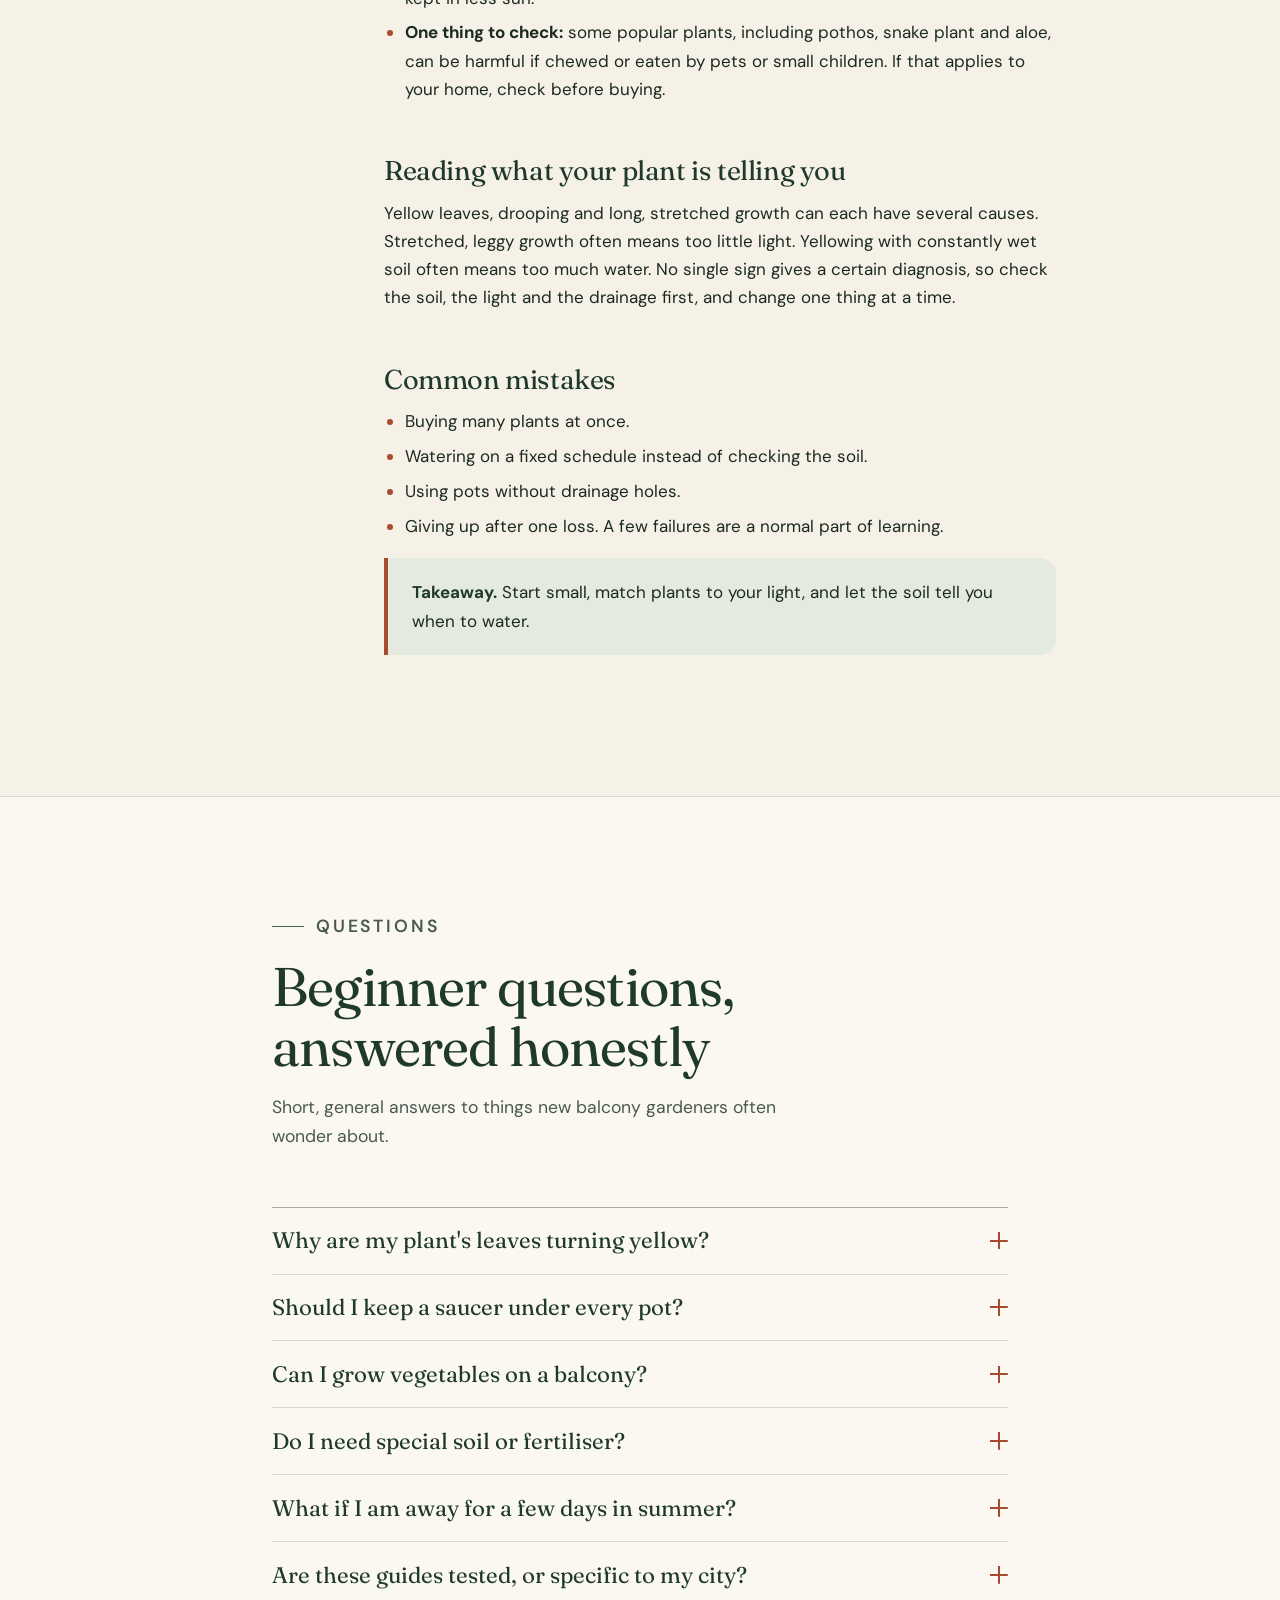
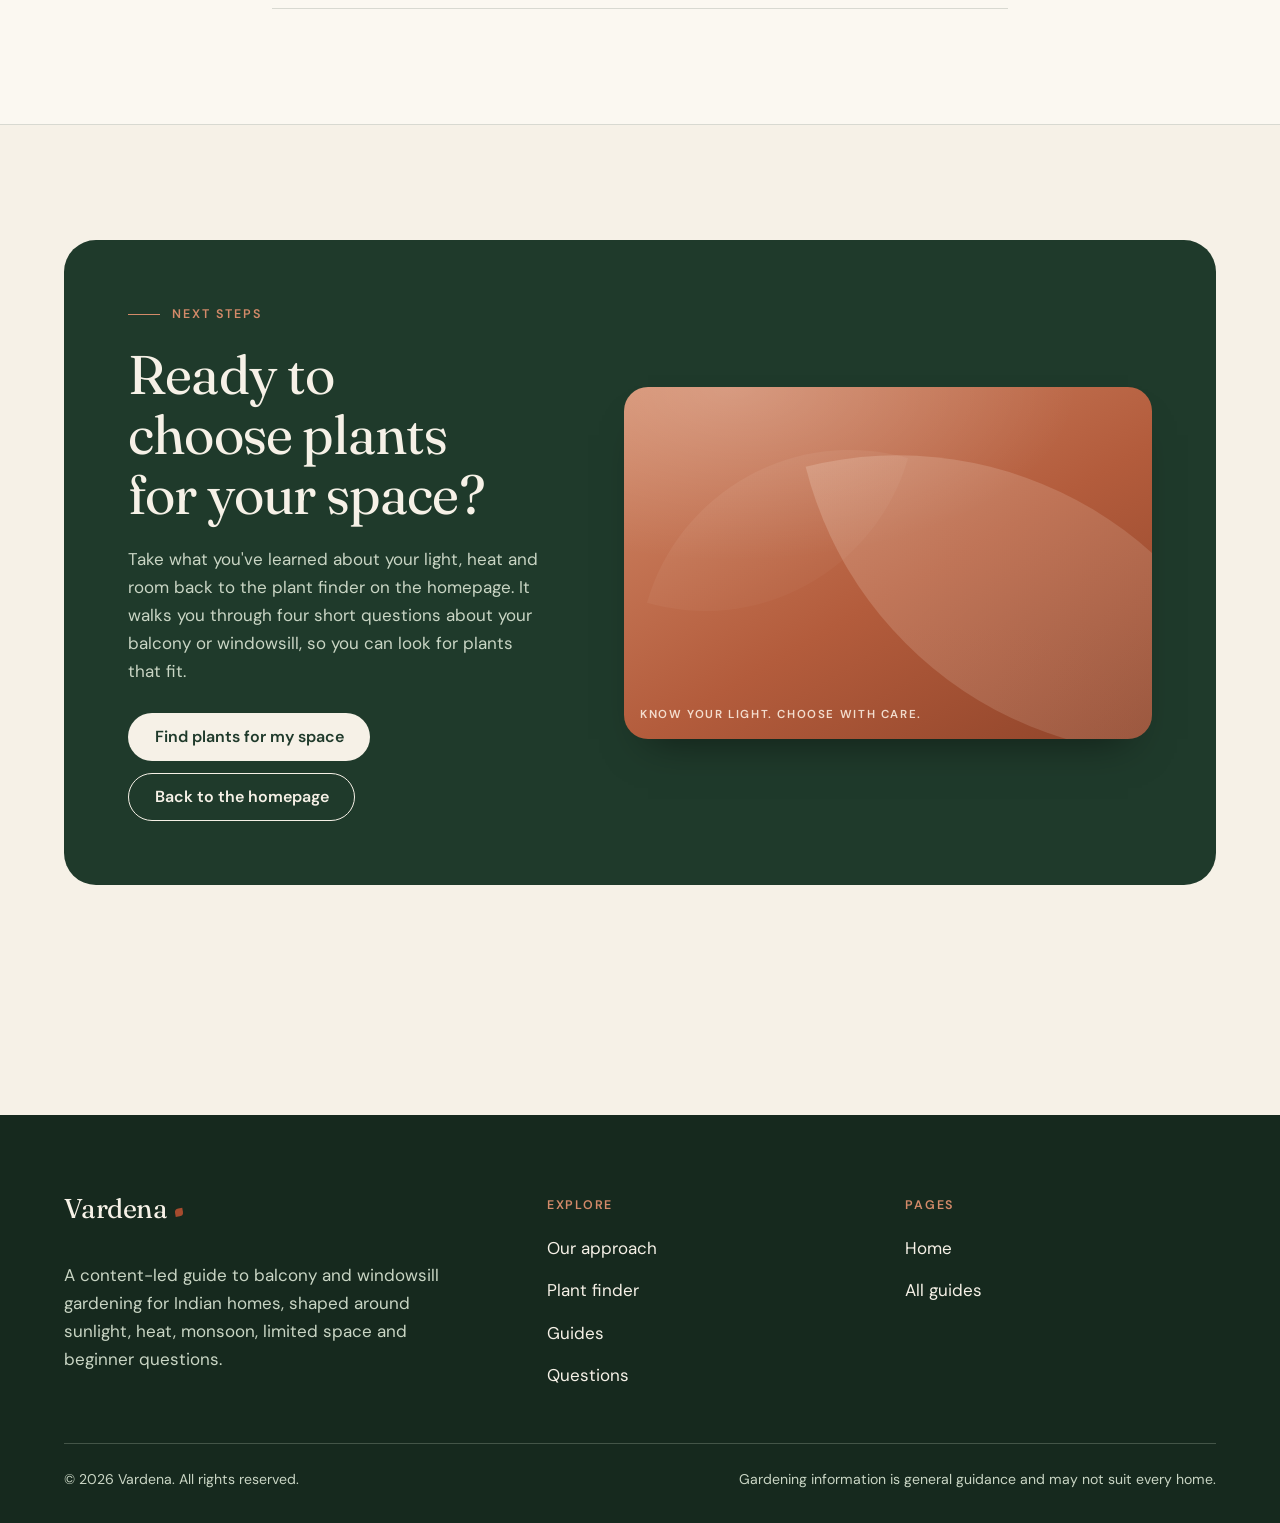
==== commit af9216fb: "Update Guide.html" ====
--- a/Guide.html
+++ b/Guide.html
@@ -1,208 +1,481 @@
-<!doctype html>
+<!DOCTYPE html>
 <html lang="en-IN">
 <head>
   <meta charset="utf-8">
   <meta name="viewport" content="width=device-width, initial-scale=1">
-  <meta name="description" content="Learn balcony gardening for beginners. Explore practical advice on sunlight, plant pots, drainage and watering for small homes.">
-  <title>Balcony Gardening Guides for Beginners | Vardena</title>
-
-  <meta property="og:title" content="Vardena Growing Guides">
-  <meta property="og:description" content="Practical growing advice for balconies, windowsills and small homes.">
-
+
+  <title>Balcony Gardening Guide for Indian Homes | The Vardena Field Guide</title>
+  <meta name="description" content="Five practical guides to balcony and windowsill gardening in Indian homes: sunlight, summer heat, monsoon, small spaces and beginner basics.">
+  <meta name="robots" content="index, follow">
+  <meta name="theme-color" content="#F6F1E7">
+  <link rel="canonical" href="https://vardena-garden-store.pages.dev/Guide.html">
+
+  <!-- Open Graph and social cards -->
+  <meta property="og:type" content="website">
+  <meta property="og:site_name" content="Vardena">
+  <meta property="og:locale" content="en_IN">
+  <meta property="og:title" content="Balcony Gardening Guide for Indian Homes | The Vardena Field Guide">
+  <meta property="og:description" content="Five practical guides to balcony and windowsill gardening in Indian homes: sunlight, summer heat, monsoon, small spaces and beginner basics.">
+  <meta property="og:url" content="https://vardena-garden-store.pages.dev/Guide.html">
+  <meta name="twitter:card" content="summary">
+  <meta name="twitter:title" content="Balcony Gardening Guide for Indian Homes | The Vardena Field Guide">
+  <meta name="twitter:description" content="Five practical guides to balcony and windowsill gardening in Indian homes: sunlight, summer heat, monsoon, small spaces and beginner basics.">
+
+  <!-- Built-in favicon (no separate image file needed) -->
+  <link rel="icon" href="data:image/svg+xml,%3Csvg xmlns='http://www.w3.org/2000/svg' viewBox='0 0 32 32'%3E%3Crect width='32' height='32' rx='8' fill='%231F3A2B'/%3E%3Cpath d='M9 23c0-9 6-14 15-14 0 9-5 15-15 14z' fill='%23F6F1E7'/%3E%3C/svg%3E">
+
+  <!-- Fonts: Fraunces (display) and DM Sans (body). Fallback fonts are set in styles.css -->
   <link rel="preconnect" href="https://fonts.googleapis.com">
   <link rel="preconnect" href="https://fonts.gstatic.com" crossorigin>
-  <link href="https://fonts.googleapis.com/css2?family=DM+Sans:wght@400;500;600;700&family=Playfair+Display:wght@400;500;600&display=swap" rel="stylesheet">
+  <link rel="stylesheet" href="https://fonts.googleapis.com/css2?family=DM+Sans:ital,opsz,wght@0,9..40,400;0,9..40,500;0,9..40,600&amp;family=Fraunces:ital,opsz,wght@0,9..144,400;1,9..144,400&amp;display=swap">
+
   <link rel="stylesheet" href="styles.css">
+
+  <!-- Small file; loads before first paint so the menu never flashes in its no-JavaScript layout -->
+  <script src="script.js"></script>
+
+  <script type="application/ld+json">
+  {
+    "@context": "https://schema.org",
+    "@graph": [
+      {
+        "@type": "WebPage",
+        "@id": "https://vardena-garden-store.pages.dev/Guide.html#webpage",
+        "url": "https://vardena-garden-store.pages.dev/Guide.html",
+        "name": "Balcony Gardening Guide for Indian Homes | The Vardena Field Guide",
+        "description": "Five practical guides to balcony and windowsill gardening in Indian homes: sunlight, summer heat, monsoon, small spaces and beginner basics.",
+        "inLanguage": "en-IN",
+        "isPartOf": {
+          "@type": "WebSite",
+          "@id": "https://vardena-garden-store.pages.dev/#website",
+          "url": "https://vardena-garden-store.pages.dev/",
+          "name": "Vardena"
+        },
+        "breadcrumb": { "@id": "https://vardena-garden-store.pages.dev/Guide.html#breadcrumb" }
+      },
+      {
+        "@type": "BreadcrumbList",
+        "@id": "https://vardena-garden-store.pages.dev/Guide.html#breadcrumb",
+        "itemListElement": [
+          {
+            "@type": "ListItem",
+            "position": 1,
+            "name": "Home",
+            "item": "https://vardena-garden-store.pages.dev/"
+          },
+          {
+            "@type": "ListItem",
+            "position": 2,
+            "name": "Balcony gardening guides",
+            "item": "https://vardena-garden-store.pages.dev/Guide.html"
+          }
+        ]
+      }
+    ]
+  }
+  </script>
 </head>
+
 <body>
-
-<a class="skip" href="#main">Skip to content</a>
-
-<div class="announcement">
-  A LITTLE MORE GREEN, EVERY DAY ✳ VARDENA GROWING JOURNAL
-</div>
-
-<header>
-  <a class="brand" href="index.html">
-    <span class="mark">❋</span>
-    <span>VARDENA<span class="period">.</span>
-      <small>GROW INTO YOUR SPACE</small>
-    </span>
-  </a>
-
-  <nav aria-label="Main navigation">
-    <a href="index.html">Home</a>
-    <a href="index.html#shop">Shop</a>
-    <a href="guides.html">Growing guides</a>
-    <a href="index.html#about">Our point of view</a>
-  </nav>
-</header>
-
-<main id="main">
-
-  <section class="shop shell">
-    <p class="eyebrow">THE VARDENA GROWING JOURNAL</p>
-
-    <h1>Grow a little greener, <em>where you are.</em></h1>
-
-    <p class="intro">
-      You don't need a large garden to get started.
-      Learn how to understand your light, choose suitable
-      containers and build a plant-care routine for your space.
-    </p>
-
-    <a class="underlink" href="#guides">Explore the guides ↓</a>
-  </section>
-
-  <section class="guide">
-    <img
-      src="https://images.unsplash.com/photo-1497250681960-ef046c08a56e?auto=format&fit=crop&w=1200&q=80"
-      alt="Green houseplants growing in a home"
-      loading="lazy">
-
-    <div>
-      <p class="eyebrow">START WITH THE BASICS</p>
-
-      <h2>A small space can be <em>a beautiful beginning.</em></h2>
-
-      <p>
-        Before buying plants, notice the sunlight,
-        available room and the time you can give them.
-        A thoughtful start makes gardening easier to learn.
-      </p>
-
-      <a class="button light" href="#light">
-        Understand your space ↗
-      </a>
+  <a class="skip-link" href="#main">Skip to main content</a>
+
+  <header class="site-header">
+    <div class="container site-header__inner">
+      <a class="brand" href="index.html">Vardena<span class="brand__dot" aria-hidden="true"></span></a>
+
+      <button class="nav-toggle" type="button" aria-expanded="false" aria-controls="site-nav">
+        <span class="nav-toggle__icon" aria-hidden="true"></span>
+        <span class="nav-toggle__label">Menu</span>
+      </button>
+
+      <nav class="site-nav" id="site-nav" aria-label="Main">
+        <ul class="site-nav__list">
+          <li><a href="index.html#approach">Our approach</a></li>
+          <li><a href="index.html#plant-finder">Plant finder</a></li>
+          <li><a href="Guide.html" aria-current="page">Guides</a></li>
+          <li><a href="#faq">Questions</a></li>
+          <li><a class="nav-cta" href="index.html">Back to home</a></li>
+        </ul>
+      </nav>
     </div>
-  </section>
-
-  <section class="starter shell" id="guides">
-    <div class="section-head">
+  </header>
+
+  <main id="main" tabindex="-1">
+
+    <!-- PAGE HERO -->
+    <section class="page-hero" aria-labelledby="page-title">
+      <div class="container">
+        <div class="page-hero__inner">
+          <nav class="breadcrumb" aria-label="Breadcrumb">
+            <ol>
+              <li><a href="index.html">Home</a></li>
+              <li aria-current="page">Balcony gardening guides</li>
+            </ol>
+          </nav>
+
+          <p class="eyebrow">THE VARDENA FIELD GUIDE</p>
+          <h1 id="page-title">Growing well in a small space, through <em>sun, heat and monsoon</em></h1>
+          <p class="lead">Light, heat, rain and limited room shape every balcony garden in India. These five guides take them one at a time, in plain language, with steps you can try, mistakes worth avoiding and a short takeaway to keep. Start at the beginning, or jump to the season that is worrying you most.</p>
+
+          <ul class="meta" aria-label="About this guide">
+            <li>Five practical guides</li>
+            <li>Written for Indian homes</li>
+            <li>General guidance, not tested results</li>
+          </ul>
+        </div>
+      </div>
+    </section>
+
+    <!-- ARTICLE: TABLE OF CONTENTS + FIVE GUIDES -->
+    <div class="container article">
+
+      <aside class="article__aside" aria-label="Table of contents">
+        <nav class="toc" aria-labelledby="toc-title">
+          <p class="toc__title" id="toc-title">In this guide</p>
+          <ol>
+            <li><a href="#sunlight">Understanding sunlight</a></li>
+            <li><a href="#summer-heat">Protecting plants from summer heat</a></li>
+            <li><a href="#monsoon">Preparing for the monsoon</a></li>
+            <li><a href="#small-spaces">Growing more in small spaces</a></li>
+            <li><a href="#beginners">Starting as a beginner</a></li>
+            <li><a href="#faq">Beginner questions</a></li>
+            <li><a href="#next-steps">Next steps</a></li>
+          </ol>
+        </nav>
+      </aside>
+
       <div>
-        <p class="eyebrow">PRACTICAL, BEGINNER-FRIENDLY ADVICE</p>
-        <h2>Learn one little thing <em>at a time.</em></h2>
+
+        <div class="prose">
+          <div class="callout">
+            <p><strong>How to use these guides.</strong> They gather widely shared, general container-gardening principles and explain how they apply to common conditions in Indian homes. They are not personal test results, and your balcony may behave differently. Use them as a starting point, watch your own space, and ask a local nursery about plants that suit your city.</p>
+          </div>
+        </div>
+
+        <!-- GUIDE 1: SUNLIGHT -->
+        <section class="section--tight prose" id="sunlight" aria-labelledby="sunlight-title">
+          <div class="media media--forest media--leaf media--wide" aria-hidden="true">
+            <span class="media__label">Guide 1 &middot; Sunlight</span>
+          </div>
+          <p class="eyebrow">Guide 1</p>
+          <h2 id="sunlight-title">Understanding sunlight on your balcony</h2>
+          <p>Sunlight decides more than anything else which plants will do well where you live. A tomato in a dim corner and a fern in a blazing west-facing balcony will both struggle, however carefully you water them. A little time spent learning your light saves a lot of disappointment later.</p>
+
+          <h3>Map your light in one day</h3>
+          <ol>
+            <li><strong>Pick a clear day.</strong> Heavy cloud will make your space look darker than it usually is.</li>
+            <li><strong>Check at set times.</strong> Look at your balcony or windowsill in the morning, around midday, in the afternoon and in the early evening. A photo from the same spot each time makes comparing easy.</li>
+            <li><strong>Note what you see.</strong> For each spot, mark whether it is in direct sun, bright shade or deep shade at each check.</li>
+            <li><strong>Add up the hours.</strong> Gardeners often treat six or more hours of direct sun as full sun, three to six hours as part sun, and less than three as shade.</li>
+            <li><strong>Repeat when the season changes.</strong> The sun's path shifts through the year, and so does the shade from trees, neighbouring buildings and the balcony above yours.</li>
+          </ol>
+
+          <h3>What direction tells you, and what it doesn't</h3>
+          <p>Direction is a useful first clue, not a guarantee. East-facing spaces usually get gentler morning sun. West-facing ones often get strong, hot afternoon sun. In much of India, south-facing spaces tend to receive the longest direct sun through the cooler months, although a high summer sun can be blocked by an overhang. North-facing spaces generally get bright but indirect light, with a little low sun around sunrise and sunset in summer.</p>
+          <p>Your floor, nearby buildings, awnings, grilles, mesh and tinted glass can all change this. A windowsill behind glass also receives less light than the same sill with the window open.</p>
+
+          <h3>Matching plants to light</h3>
+          <ul>
+            <li><strong>Full sun (about six hours or more):</strong> fruiting plants such as chillies and tomatoes, marigolds, and tulsi generally do best here.</li>
+            <li><strong>Part sun (about three to six hours):</strong> mint, many leafy greens, and coriander in cooler months usually cope well.</li>
+            <li><strong>Bright shade or low light:</strong> money plant (pothos), snake plant and spider plant are commonly grown in these conditions.</li>
+          </ul>
+          <p>These are general tendencies. Check the label or ask the nursery before you buy.</p>
+
+          <h3>Common mistakes</h3>
+          <ul>
+            <li>Choosing plants for how they look before measuring the light.</li>
+            <li>Judging a spot from a single hour of the day.</li>
+            <li>Putting a sun-lover in the only free corner, even though it stays shaded.</li>
+            <li>Moving a plant from shade straight into strong sun. Do it over several days so the leaves can adjust.</li>
+          </ul>
+
+          <div class="callout">
+            <p><strong>Takeaway.</strong> Measure your light before you buy plants. Hours of direct sun in each spot are a better guide than the direction your balcony faces.</p>
+          </div>
+        </section>
+
+        <!-- GUIDE 2: SUMMER HEAT -->
+        <section class="section--tight prose" id="summer-heat" aria-labelledby="heat-title">
+          <div class="media media--terracotta media--wide" aria-hidden="true">
+            <span class="media__label">Guide 2 &middot; Summer heat</span>
+          </div>
+          <p class="eyebrow">Guide 2</p>
+          <h2 id="heat-title">Protecting container plants from Indian summer heat</h2>
+          <p>A plant in a pot is more exposed than one in the ground. The small amount of soil heats up and dries quickly, and walls, railings and floor tiles radiate extra heat back at it. A few small changes can make a real difference in the hottest weeks.</p>
+
+          <h3>Signs of heat stress</h3>
+          <ul>
+            <li>Drooping leaves at midday that recover by evening are common and not always a problem.</li>
+            <li>Crisp brown edges, pale or bleached patches, and wilting that continues after watering suggest the plant is struggling.</li>
+            <li>Flowers or young fruit dropping can also follow a very hot spell.</li>
+          </ul>
+
+          <h3>What you can do</h3>
+          <ol>
+            <li><strong>Create some distance from heat.</strong> Move pots away from hot walls and metal railings, and lift them off the floor on stands or blocks so air can move underneath.</li>
+            <li><strong>Group pots together.</strong> Pots close together shade one another's sides. Put the sturdiest plants on the sunniest side.</li>
+            <li><strong>Mulch the soil.</strong> A layer of dry leaves, coir or straw about two to three centimetres deep slows evaporation. Keep it slightly clear of stems.</li>
+            <li><strong>Shade the harshest hours.</strong> A shade net, light cloth or screen can soften strong afternoon sun. Remember that it also reduces light, so use it when needed rather than all day.</li>
+            <li><strong>Water at the cooler ends of the day.</strong> Early morning is best, with a check in the evening during the hottest weeks. Water slowly until it runs out of the drainage holes.</li>
+            <li><strong>Check the water itself.</strong> Water sitting in an open tank or hose can get very warm in summer. Let it cool before using it.</li>
+          </ol>
+          <p>Pot material matters too. Dark plastic and metal containers can heat up quickly in direct sun. Terracotta lets moisture escape through its walls, so it dries faster, which is a plus in humid weather and a minus in dry heat. Placing a pot inside a slightly larger one can add a little insulation.</p>
+
+          <h3>Common mistakes</h3>
+          <ul>
+            <li>Giving small sips of water often, which encourages shallow roots. Water deeply, then wait.</li>
+            <li>Assuming every wilted plant needs water. Check the soil first, because soggy soil can also cause wilting.</li>
+            <li>Feeding heavily during a heat wave. Go gently while plants are stressed.</li>
+            <li>Leaving shade-loving plants on a hot railing.</li>
+          </ul>
+
+          <div class="callout">
+            <p><strong>Takeaway.</strong> Protect the roots first. Shade the pot, mulch the soil and water deeply at the cool ends of the day.</p>
+          </div>
+        </section>
+
+        <!-- GUIDE 3: MONSOON -->
+        <section class="section--tight prose" id="monsoon" aria-labelledby="monsoon-title">
+          <div class="media media--sage media--leaf media--wide" aria-hidden="true">
+            <span class="media__label">Guide 3 &middot; Monsoon</span>
+          </div>
+          <p class="eyebrow">Guide 3</p>
+          <h2 id="monsoon-title">Preparing balcony plants for the monsoon</h2>
+          <p>Rain looks like the easiest season, but containers can become waterlogged, drains can clog and humid air invites fungal problems. A little preparation before the rains arrive goes a long way.</p>
+
+          <h3>Before the rains</h3>
+          <ol>
+            <li><strong>Check every drainage hole.</strong> Clear anything blocking them, and make sure each pot actually has holes.</li>
+            <li><strong>Clear the balcony drain.</strong> Fallen leaves and spilled soil can block the outlet, leaving water to pool on the floor.</li>
+            <li><strong>Raise your pots.</strong> Pot feet, bricks or a slatted stand let water escape instead of sitting under the pot.</li>
+            <li><strong>Loosen packed soil.</strong> Soil that has settled hard drains poorly. A well-draining mix, for example one with cocopeat and coarse sand or perlite, helps.</li>
+            <li><strong>Secure what the wind can move.</strong> Tie or fasten hanging pots and tall plants, and trim dead or damaged leaves.</li>
+          </ol>
+
+          <h3>During the rains</h3>
+          <ul>
+            <li><strong>Water only when the soil needs it.</strong> Press a finger into the soil, and skip watering if it still feels damp.</li>
+            <li><strong>Shelter the sensitive ones.</strong> Succulents, aloe and some Mediterranean herbs such as rosemary and thyme generally dislike constant wet. Move them under cover if you can.</li>
+            <li><strong>Keep air moving.</strong> Avoid crowding pots against each other and against walls.</li>
+            <li><strong>Empty saucers and trays.</strong> Standing water can let mosquitoes breed as well as keeping roots too wet.</li>
+            <li><strong>Watch for trouble.</strong> Yellowing leaves, black spots, mould on the soil or a sour smell often point to too much moisture.</li>
+          </ul>
+
+          <h3>Common mistakes</h3>
+          <ul>
+            <li>Leaving full saucers under every pot.</li>
+            <li>Assuming the rain waters everything. A covered or sheltered balcony can stay dry, so check the soil.</li>
+            <li>Packing pots tightly so leaves stay wet for long periods.</li>
+            <li>Feeding heavily when growth is already soft and soggy.</li>
+          </ul>
+
+          <div class="callout">
+            <p><strong>Takeaway.</strong> In the monsoon, drainage and airflow matter more than watering. Keep water moving out of the pot and away from your plants.</p>
+          </div>
+        </section>
+
+        <!-- GUIDE 4: SMALL SPACES -->
+        <section class="section--tight prose" id="small-spaces" aria-labelledby="small-title">
+          <div class="media media--ivory media--wide" aria-hidden="true">
+            <span class="media__label">Guide 4 &middot; Small spaces</span>
+          </div>
+          <p class="eyebrow">Guide 4</p>
+          <h2 id="small-title">Growing more in small spaces</h2>
+          <p>A small balcony does not have to mean a small garden, but it does mean planning. The aim is not to fit in as many pots as possible. It is to give a few plants what they need and leave yourself room to look after them.</p>
+
+          <h3>Use vertical layers</h3>
+          <ul>
+            <li><strong>Wall-mounted pots and shelves</strong> use space you are not otherwise using.</li>
+            <li><strong>Railing planters</strong> work well when they are fixed firmly and sit on the inner side of the railing.</li>
+            <li><strong>Tiered stands and ladder shelves</strong> stack several plants in one footprint.</li>
+            <li><strong>Hanging pots</strong> free the floor. Check that the hook and the ceiling or bracket can take the weight.</li>
+            <li><strong>Windowsills</strong> suit herbs and compact plants, provided the sill gets enough light.</li>
+          </ul>
+
+          <h3>Choose the container for the plant</h3>
+          <p>Herbs and leafy greens can manage in shallower containers. Chillies, tomatoes and other fruiting plants usually need bigger, deeper ones, often around 25 to 30 centimetres across and deep, or more. Treat that as a rough guide and follow the advice on the plant tag or seed packet. Larger pots also hold moisture for longer, which helps in summer.</p>
+
+          <h3>Plan a simple layout</h3>
+          <ol>
+            <li>Measure the space and sketch where the sun falls.</li>
+            <li>Keep a clear path so you can water, reach and clean.</li>
+            <li>Put taller plants at the back or side so they don't shade smaller ones.</li>
+            <li>Group plants with similar watering needs together.</li>
+            <li>Leave a little gap around pots for airflow and drainage.</li>
+          </ol>
+
+          <h3>Weight and safety</h3>
+          <p>Wet soil is heavy. Lightweight potting mixes and plastic or fabric pots help, and so does avoiding heavy ceramic pots on high shelves. Fix railing and wall planters securely so they cannot fall. Check your housing society's rules, as some restrict planters on the outside of balconies.</p>
+
+          <h3>Common mistakes</h3>
+          <ul>
+            <li>Overcrowding until nothing gets light or air.</li>
+            <li>Mixing thirsty plants and drought-tolerant plants in the same pot.</li>
+            <li>Placing unsecured planters on the outer edge.</li>
+            <li>Ignoring the weight of watered soil.</li>
+          </ul>
+
+          <div class="callout">
+            <p><strong>Takeaway.</strong> Go up before you go out, choose containers to suit each plant, and always leave room to care for what you grow.</p>
+          </div>
+        </section>
+
+        <!-- GUIDE 5: BEGINNERS -->
+        <section class="section--tight prose" id="beginners" aria-labelledby="beginners-title">
+          <div class="media media--forest media--wide" aria-hidden="true">
+            <span class="media__label">Guide 5 &middot; Beginners</span>
+          </div>
+          <p class="eyebrow">Guide 5</p>
+          <h2 id="beginners-title">Starting a balcony garden as a beginner</h2>
+          <p>Most first-time gardeners try to do too much too fast. A small, steady start teaches you more than a crowded balcony of plants you can't keep up with, and it is much cheaper if something doesn't work.</p>
+
+          <h3>A simple first month</h3>
+          <ol>
+            <li><strong>Choose one spot.</strong> Pick the place you can see and reach easily, and know how much sun it gets.</li>
+            <li><strong>Pick two or three plants</strong> that suit that light, rather than ten.</li>
+            <li><strong>Use pots with drainage holes.</strong> Decorative pots without holes can trap water, so keep plants in a pot with holes and place it inside if you like the look.</li>
+            <li><strong>Use a potting mix that drains well.</strong> Garden soil on its own tends to pack down in pots. Mixes with compost and cocopeat are common choices.</li>
+            <li><strong>Water by checking the soil.</strong> Press a finger two to three centimetres in. Water when it feels dry, and wait when it feels damp.</li>
+            <li><strong>Observe once a week.</strong> A few notes on growth, leaf colour and watering will teach you a lot.</li>
+            <li><strong>Add more only when this feels easy.</strong></li>
+          </ol>
+
+          <h3>Forgiving plants to consider</h3>
+          <ul>
+            <li><strong>Bright light:</strong> tulsi, marigold and chillies are popular choices. Aloe vera also likes bright light but needs soil that drains freely.</li>
+            <li><strong>Lower light:</strong> money plant (pothos), snake plant and spider plant are commonly kept in less sun.</li>
+            <li><strong>One thing to check:</strong> some popular plants, including pothos, snake plant and aloe, can be harmful if chewed or eaten by pets or small children. If that applies to your home, check before buying.</li>
+          </ul>
+
+          <h3>Reading what your plant is telling you</h3>
+          <p>Yellow leaves, drooping and long, stretched growth can each have several causes. Stretched, leggy growth often means too little light. Yellowing with constantly wet soil often means too much water. No single sign gives a certain diagnosis, so check the soil, the light and the drainage first, and change one thing at a time.</p>
+
+          <h3>Common mistakes</h3>
+          <ul>
+            <li>Buying many plants at once.</li>
+            <li>Watering on a fixed schedule instead of checking the soil.</li>
+            <li>Using pots without drainage holes.</li>
+            <li>Giving up after one loss. A few failures are a normal part of learning.</li>
+          </ul>
+
+          <div class="callout">
+            <p><strong>Takeaway.</strong> Start small, match plants to your light, and let the soil tell you when to water.</p>
+          </div>
+        </section>
+
       </div>
     </div>
 
-    <div class="tips">
-      <article>
-        <span>01 / SUNLIGHT</span>
-        <h3>Understand your light</h3>
-        <p>
-          Observe how sunlight changes across your balcony
-          or windowsill before choosing plants.
-        </p>
-        <a class="underlink" href="#light">Read the advice →</a>
-      </article>
-
-      <article>
-        <span>02 / CONTAINERS</span>
-        <h3>Choose the right pot</h3>
-        <p>
-          Learn about container size, drainage holes,
-          weight and suitable growing medium.
-        </p>
-        <a class="underlink" href="#pots">Read the advice →</a>
-      </article>
-
-      <article>
-        <span>03 / PLANT CARE</span>
-        <h3>Water with intention</h3>
-        <p>
-          Check growing-medium moisture and understand
-          why different plants need different routines.
-        </p>
-        <a class="underlink" href="#watering">Read the advice →</a>
-      </article>
+    <!-- FAQ -->
+    <section class="section section--paper" id="faq" aria-labelledby="faq-title">
+      <div class="container--narrow">
+        <div class="section-head reveal">
+          <p class="eyebrow">Questions</p>
+          <h2 id="faq-title">Beginner questions, answered honestly</h2>
+          <p>Short, general answers to things new balcony gardeners often wonder about.</p>
+        </div>
+
+        <div class="faq reveal">
+          <details>
+            <summary>Why are my plant's leaves turning yellow?</summary>
+            <div class="faq__answer">
+              <p>Yellow leaves have several possible causes, so check before you act. Soil that stays wet with poor drainage is a common one. Dry soil, too little light and a lack of nutrients can also cause it, and older leaves yellow naturally as they age. Look at the soil moisture, the drainage holes and the light, and change one thing at a time.</p>
+            </div>
+          </details>
+
+          <details>
+            <summary>Should I keep a saucer under every pot?</summary>
+            <div class="faq__answer">
+              <p>Saucers protect your floor, but standing water can keep roots too wet and can let mosquitoes breed. If you use saucers, empty them after watering and after rain. Raising pots on small feet or blocks is another way to let water drain away.</p>
+            </div>
+          </details>
+
+          <details>
+            <summary>Can I grow vegetables on a balcony?</summary>
+            <div class="faq__answer">
+              <p>Yes, some of them. Herbs, leafy greens and chillies are popular starting points. Fruiting vegetables such as tomatoes need plenty of direct sun, larger containers and regular watering and feeding. Check the sowing season for your area on the seed packet, and start with a small number of plants.</p>
+            </div>
+          </details>
+
+          <details>
+            <summary>Do I need special soil or fertiliser?</summary>
+            <div class="faq__answer">
+              <p>You don't need anything expensive, but the mix matters. Look for a potting mix that drains well, often a blend with compost and cocopeat. Plants in containers use up nutrients over time, so they usually need feeding as they grow. Follow the instructions on the product label and avoid over-feeding.</p>
+            </div>
+          </details>
+
+          <details>
+            <summary>What if I am away for a few days in summer?</summary>
+            <div class="faq__answer">
+              <p>Water thoroughly before you leave, move pots out of the hottest sun into bright shade, group them together and add mulch to the soil. If you can, ask a neighbour or friend to check on them. Plants differ in how long they can go without water, so for a longer trip, arrange regular help.</p>
+            </div>
+          </details>
+
+          <details>
+            <summary>Are these guides tested, or specific to my city?</summary>
+            <div class="faq__answer">
+              <p>No. They gather general container-gardening principles and explain how they apply to common Indian conditions such as strong summer heat, monsoon rain and small spaces. They are not personal test results or professional advice for your exact city, floor or building. Use them as a starting point, watch your own space, and ask a local nursery which plants suit your area.</p>
+            </div>
+          </details>
+        </div>
+      </div>
+    </section>
+
+    <!-- NEXT STEPS -->
+    <section class="section" id="next-steps" aria-labelledby="next-title">
+      <div class="container">
+        <div class="feature reveal">
+          <div class="feature__body">
+            <p class="eyebrow">Next steps</p>
+            <h2 id="next-title">Ready to choose plants for your space?</h2>
+            <p>Take what you've learned about your light, heat and room back to the plant finder on the homepage. It walks you through four short questions about your balcony or windowsill, so you can look for plants that fit.</p>
+            <div class="hero__actions">
+              <a class="btn btn--light" href="index.html#plant-finder">Find plants for my space</a>
+              <a class="btn btn--outline-light" href="index.html">Back to the homepage</a>
+            </div>
+          </div>
+          <div class="media media--terracotta media--landscape" aria-hidden="true">
+            <span class="media__label">Know your light. Choose with care.</span>
+          </div>
+        </div>
+      </div>
+    </section>
+
+  </main>
+
+  <footer class="site-footer">
+    <div class="container">
+      <div class="footer-grid">
+        <div class="footer-about">
+          <a class="brand" href="index.html">Vardena<span class="brand__dot" aria-hidden="true"></span></a>
+          <p>A content-led guide to balcony and windowsill gardening for Indian homes, shaped around sunlight, heat, monsoon, limited space and beginner questions.</p>
+        </div>
+
+        <nav aria-label="Explore">
+          <p class="footer-title">Explore</p>
+          <ul class="footer-list">
+            <li><a href="index.html#approach">Our approach</a></li>
+            <li><a href="index.html#plant-finder">Plant finder</a></li>
+            <li><a href="index.html#guides">Guides</a></li>
+            <li><a href="index.html#faq">Questions</a></li>
+          </ul>
+        </nav>
+
+        <nav aria-label="Pages">
+          <p class="footer-title">Pages</p>
+          <ul class="footer-list">
+            <li><a href="index.html">Home</a></li>
+            <li><a href="Guide.html" aria-current="page">All guides</a></li>
+          </ul>
+        </nav>
+      </div>
+
+      <div class="footer-bottom">
+        <p>&copy; <span data-year>2026</span> Vardena. All rights reserved.</p>
+        <p>Gardening information is general guidance and may not suit every home.</p>
+      </div>
     </div>
-  </section>
-
-  <section class="shop shell" id="light">
-    <p class="eyebrow">01 / PLAN YOUR SPACE</p>
-    <h2>First, understand <em>your sunlight.</em></h2>
-
-    <p class="intro">
-      Notice which areas receive direct sun and at what time
-      of day. Also look for strong wind, reflected heat and
-      areas that stay shaded. Compare those conditions with
-      the light requirements of the particular plant you choose.
-    </p>
-
-    <p class="fine">
-      Tip: observe your space at different times rather than
-      judging sunlight from a single visit.
-    </p>
-  </section>
-
-  <section class="shop shell" id="pots">
-    <p class="eyebrow">02 / CHOOSE YOUR CONTAINER</p>
-    <h2>A good pot needs <em>more than good looks.</em></h2>
-
-    <p class="intro">
-      Check the pot's size, weight and drainage before planting.
-      For most common container plants, drainage holes help
-      excess water escape. Choose a growing medium suited to
-      the plant rather than assuming every plant needs the same mix.
-    </p>
-
-    <p class="fine">
-      On balconies, consider the filled pot's weight and place
-      containers where they can be reached and watered safely.
-    </p>
-  </section>
-
-  <section class="shop shell" id="watering">
-    <p class="eyebrow">03 / BUILD A CARE ROUTINE</p>
-    <h2>Water according to <em>what you observe.</em></h2>
-
-    <p class="intro">
-      Don't assume every pot needs water on the same schedule.
-      Check the growing medium and learn the needs of each plant.
-      When watering, allow excess water to drain and avoid leaving
-      pots sitting in standing water unless specific care guidance
-      calls for it.
-    </p>
-
-    <p class="fine">
-      Heat, wind, pot size and plant type can all change watering needs.
-    </p>
-  </section>
-
-  <section class="manifesto">
-    <p class="eyebrow">KEEP LEARNING</p>
-    <h2>Helpful advice. <em>Room to grow.</em></h2>
-
-    <p>
-      These beginner notes are general education, not
-      species-specific instructions. Check reliable horticultural
-      sources for the plant and conditions you actually have.
-    </p>
-
-    <p>
-      Further reading:
-      <a href="https://www.rhs.org.uk/container-gardening/growing-plants-in-containers"
-         target="_blank" rel="noopener noreferrer">
-        Royal Horticultural Society — growing plants in containers
-      </a>
-    </p>
-
-    <a class="underlink" href="index.html">← Back to Vardena home</a>
-  </section>
-
-</main>
-
-<footer>
-  <a class="brand" href="index.html">
-    <span class="mark">❋</span>
-    <span>VARDENA<span class="period">.</span>
-      <small>GROW INTO YOUR SPACE</small>
-    </span>
-  </a>
-
-  <p>Thoughtful gardening for the space you have.</p>
-  <small>Portfolio concept · Educational content</small>
-</footer>
-
+  </footer>
 </body>
-</html>
+  </html>
--- a/styles.css
+++ b/styles.css
@@ -1,4 +1,1694 @@
-:root{--paper:#f5f4ec;--deep:#eeede2;--ink:#20291f;--forest:#243f2e;--dark:#182a20;--muted:#687064;--serif:"Playfair Display",Georgia,serif;--sans:"DM Sans",Arial,sans-serif}*{box-sizing:border-box}html{scroll-behavior:smooth;scroll-padding-top:85px}body{margin:0;background:var(--paper);color:var(--ink);font:14px var(--sans)}a{color:inherit;text-decoration:none}img{display:block;max-width:100%}button,input{font:inherit}button:focus-visible,a:focus-visible,input:focus-visible{outline:2px solid #71855c;outline-offset:3px}.skip{position:absolute;top:-100px}.skip:focus{top:8px;left:8px;background:var(--forest);color:white;padding:12px;z-index:10}.announcement{background:var(--dark);color:#f5f2e8;text-align:center;padding:9px;font-size:8px;letter-spacing:.13em}.announcement span{color:#c6cda8;margin:0 9px}header{min-height:85px;padding:12px 5%;display:flex;align-items:center;justify-content:space-between;gap:20px;border-bottom:1px solid #d9d9ce}.brand{display:flex;align-items:center;gap:9px;color:var(--forest);font-weight:700;letter-spacing:.13em;font-size:17px}.mark{font-size:30px}.brand small{display:block;margin-top:5px;font-size:7px;font-weight:500;letter-spacing:.18em}.period{color:#b57b52}nav{display:flex;gap:clamp(14px,3vw,40px);font-size:11px;color:#465044}.bag{font-size:11px}.bag b{display:inline-grid;place-items:center;border:1px solid #d0d2c6;border-radius:50%;width:25px;height:25px;margin-left:6px;font-weight:400}.shell{width:min(1280px,90%);margin:auto}.hero{display:grid;grid-template-columns:.95fr 1.05fr;align-items:center;gap:6%;padding-top:52px;padding-bottom:52px}.hero>div:first-child{padding-left:2%;max-width:510px}.eyebrow{font-size:9px;letter-spacing:.16em;font-weight:600;color:#647052;margin:0 0 18px;line-height:1.7}h1,h2{font-family:var(--serif);font-weight:400;letter-spacing:-.045em}h1{font-size:clamp(43px,5.2vw,70px);line-height:1.08;margin:0 0 22px}h1 em,h2 em{color:#74805a;font-weight:400}.intro{font-size:13px;line-height:1.95;color:#626a5f;max-width:400px;margin-bottom:27px}.actions{display:flex;align-items:center;gap:20px;flex-wrap:wrap}.button{display:inline-flex;align-items:center;justify-content:center;gap:14px;min-height:47px;padding:0 18px;font-size:11px;font-weight:600;border:0;cursor:pointer}.dark{background:var(--forest);color:#fffdf4}.dark:hover{background:#35543a}.light{background:var(--paper);color:var(--forest)}.underlink{font-size:11px;border-bottom:1px solid #9aa18d;padding:8px 0}.note{margin:37px 0 0;max-width:300px;color:#777d70;font-size:10px;line-height:1.7}.hero-photo{position:relative;padding:0 18px 23px 0}.hero-photo>img{width:100%;height:440px;object-fit:cover}.hero-photo:after{content:"";position:absolute;right:0;bottom:0;width:62%;height:40%;border-right:1px solid #a0a77c;border-bottom:1px solid #a0a77c;pointer-events:none}.photo-label{position:absolute;left:-22px;bottom:52px;background:var(--forest);color:#f5f2e8;padding:20px;width:205px}.photo-label small{display:block;font-size:8px;letter-spacing:.13em;color:#c9d0ae;margin-bottom:9px}.photo-label strong{font:25px var(--serif)}.caption{position:absolute;bottom:4px;right:0;color:#747b6b;font-size:7px;letter-spacing:.13em}.values{display:flex;justify-content:center;gap:clamp(20px,5vw,75px);flex-wrap:wrap;background:var(--deep);padding:23px 5%;color:#505a49;font-size:10px}.shop,.starter{padding-top:92px;padding-bottom:98px}.section-head{display:flex;align-items:end;justify-content:space-between;gap:35px;margin-bottom:35px}.section-head .eyebrow{margin-bottom:13px}h2{font-size:clamp(35px,4vw,52px);line-height:1.15;margin:0}.section-head>p{max-width:290px;color:#697064;font-size:12px;line-height:1.85;margin:0 0 4px}.tools{display:flex;justify-content:space-between;align-items:center;gap:20px;padding:15px 0;border-block:1px solid #d5d7ca;margin-bottom:15px}.filters{display:flex;flex-wrap:wrap;gap:6px}.filter{background:transparent;border:1px solid transparent;padding:9px 11px;color:#72786d;font-size:10px;cursor:pointer}.filter.active,.filter:hover{border-color:#a7ad99;color:var(--forest)}.search{display:flex;align-items:center;gap:8px;border-bottom:1px solid #b8bcae;padding:8px 0;min-width:190px;color:#747b6c}.search input{border:0;outline:0;background:transparent;min-width:0;width:100%;font-size:10px}.products{display:grid;grid-template-columns:repeat(4,minmax(0,1fr));gap:clamp(14px,2vw,28px)}.product[hidden]{display:none}.product-image{position:relative;aspect-ratio:.8;overflow:hidden;background:#e5e2d6}.product-image img{width:100%;height:100%;object-fit:cover;transition:transform .4s}.product-image:hover img{transform:scale(1.04)}.tag{position:absolute;z-index:1;left:10px;top:10px;background:#f8f6edeb;padding:7px 8px;font-size:7px;letter-spacing:.1em;color:#59624f}.meta{display:flex;justify-content:space-between;gap:5px;margin:16px 0 9px;font-size:7px;letter-spacing:.08em;color:#7b8173}.meta span{text-align:right}.product-title{display:flex;justify-content:space-between;gap:8px;align-items:start}.product-title h3{font:20px/1.3 var(--serif);margin:0 0 7px}.product-title>span{font-size:10px;padding-top:4px;white-space:nowrap}.description{min-height:36px;color:#767b70;font-size:10px;line-height:1.7;margin:0 0 12px}.add{width:100%;display:flex;justify-content:space-between;align-items:center;background:transparent;border:0;border-block:1px solid #b7bdae;padding:12px 0;font-size:10px;color:var(--forest);cursor:pointer}.add span{font-size:17px}.fine,#no-results{font-size:10px;line-height:1.7;color:#84897d;margin-top:18px}.guide{display:grid;grid-template-columns:1fr 1fr;background:var(--forest);color:#f5f3e9}.guide>img{width:100%;height:100%;min-height:450px;object-fit:cover}.guide>div{padding:60px clamp(35px,7vw,105px);display:flex;flex-direction:column;align-items:flex-start;justify-content:center}.guide .eyebrow{color:#c1c9ab}.guide h2{font-size:clamp(36px,4vw,52px);margin-bottom:22px}.guide h2 em{color:#c8d0ac}.guide div>p:not(.eyebrow){font-size:12px;line-height:2;color:#d0d5c6;margin:0 0 25px}.guide small{margin-top:38px;padding-top:14px;border-top:1px solid #ffffff4d;width:100%;font-size:8px;letter-spacing:.15em;color:#c1c9ab}.tips{display:grid;grid-template-columns:repeat(3,1fr);gap:18px}.tips article{border:1px solid #d5d7ca;padding:24px;min-height:205px}.tips article>span{font-size:9px;letter-spacing:.12em;color:#7a8564}.tips h3{font:22px var(--serif);margin:28px 0 10px}.tips p{font-size:11px;line-height:1.85;color:#70766b;margin:0}.manifesto{background:#e8e9dd;text-align:center;padding:70px 7% 75px}.manifesto>span{font-size:24px;color:#87936a}.manifesto .eyebrow{margin:12px 0 17px}.manifesto h2{max-width:750px;margin:0 auto 18px}.manifesto>p:last-child{max-width:540px;margin:auto;font-size:12px;line-height:1.9;color:#697064}.newsletter{display:grid;grid-template-columns:1fr .9fr;gap:40px;align-items:center;padding-top:75px;padding-bottom:75px}.newsletter h2{font-size:clamp(33px,3.5vw,44px)}.newsletter form{display:grid;grid-template-columns:1fr auto;gap:10px}.newsletter input{min-width:0;border:0;border-bottom:1px solid #929987;background:transparent;padding:0 5px;min-height:47px;font-size:11px}.newsletter form p{grid-column:1/-1;color:#858a7f;font-size:9px;line-height:1.7;margin:0}footer{display:flex;align-items:center;justify-content:space-between;gap:22px;flex-wrap:wrap;border-top:1px solid #d9d9ce;padding:28px 5%}footer p{font-size:10px;color:#777d71;margin:0}footer>small{font-size:9px;color:#7c8276}#toast{position:fixed;right:20px;bottom:20px;max-width:min(380px,calc(100vw - 40px));z-index:20;background:var(--dark);color:#f7f4e9;padding:14px 18px;font-size:11px;line-height:1.6;box-shadow:0 8px 30px #0002;opacity:0;transform:translateY(10px);transition:.2s;pointer-events:none}#toast.show{opacity:1;transform:translateY(0)}.visually-hidden{position:absolute;width:1px;height:1px;padding:0;margin:-1px;overflow:hidden;clip:rect(0,0,0,0);white-space:nowrap;border:0}
-@media(max-width:850px){header nav{gap:13px;font-size:10px}.hero{gap:4%}.hero-photo>img{height:370px}.products{grid-template-columns:repeat(2,minmax(0,1fr));gap:32px 20px}.guide>div{padding:42px 6%}.newsletter{gap:22px}}
-@media(max-width:620px){html{scroll-padding-top:70px}.announcement{font-size:7px;letter-spacing:.06em}header{min-height:74px;flex-wrap:wrap;padding:13px 5%;gap:13px}.brand{font-size:15px}.mark{font-size:27px}header nav{order:3;width:100%;justify-content:space-between;border-top:1px solid #d9d9ce;padding-top:10px;font-size:10px}.bag{margin-left:auto}.hero{grid-template-columns:1fr;padding-top:40px;padding-bottom:42px;gap:27px}.hero>div:first-child{padding:0}h1{font-size:clamp(42px,11.5vw,60px)}.intro{font-size:13px}.note{margin-top:26px}.hero-photo{margin-left:12px;padding-right:13px}.hero-photo>img{height:330px}.photo-label{left:-12px;bottom:40px;width:185px;padding:17px}.values{justify-content:flex-start;gap:15px 20px;padding:18px 5%;font-size:9px}.values span{width:calc(50% - 10px)}.shop,.starter{padding-top:62px;padding-bottom:65px}.section-head{display:block;margin-bottom:25px}.section-head>p{margin-top:14px}.tools{align-items:stretch;flex-direction:column;gap:9px}.filter{padding:8px;font-size:9px}.search{width:100%}.products{gap:27px 13px}.product-image{aspect-ratio:.74}.tag{left:7px;top:7px;font-size:6px;padding:6px}.meta{flex-direction:column;margin-top:12px}.meta span{text-align:left}.product-title{display:block}.product-title h3{font-size:18px;margin-bottom:4px}.product-title>span{display:block;padding:0 0 7px}.description{min-height:0}.add{font-size:9px}.guide{grid-template-columns:1fr}.guide>img{height:280px;min-height:280px}.guide>div{padding:42px 7%}.guide h2{font-size:42px}.guide small{margin-top:28px}.tips{grid-template-columns:1fr;gap:12px}.tips article{min-height:0;padding:22px}.tips h3{margin-top:20px}.manifesto{padding:53px 6%}.manifesto h2{font-size:38px}.newsletter{grid-template-columns:1fr;gap:22px;padding-top:55px;padding-bottom:55px}.newsletter h2{font-size:37px}.newsletter form{gap:7px}.newsletter .button{padding:0 12px;font-size:10px}footer{padding:25px 5%;gap:13px}footer p{width:calc(100% - 150px);text-align:right;line-height:1.7}footer>small{width:100%;border-top:1px solid #d9d9ce;padding-top:15px;line-height:1.6}}
-@media(prefers-reduced-motion:reduce){*,*::before,*::after{scroll-behavior:auto!important;transition-duration:.01ms!important}}+:root {
+  /* Colour */
+  --ivory: #F6F1E7;
+  --paper: #FBF8F1;
+  --sand: #EAE1CE;
+  --forest: #1F3A2B;
+  --forest-deep: #16291E;
+  --forest-soft: #2C5139;
+  --sage: #8FA58B;
+  --sage-light: #C9D5C4;
+  --sage-wash: #E4EADF;
+  --terracotta: #A64B2E;
+  --terracotta-deep: #8A3C23;
+  --terracotta-soft: #D38A69;
+  --ink: #1B2A21;
+  --muted: #4A5A50;
+  --line: rgba(31, 58, 43, 0.16);
+  --line-strong: rgba(31, 58, 43, 0.4);
+  --focus: #A64B2E;
+
+  /* Type */
+  --font-display: "Fraunces", "Iowan Old Style", "Palatino Linotype", Palatino, Georgia, serif;
+  --font-body: "DM Sans", system-ui, -apple-system, "Segoe UI", Roboto, "Helvetica Neue", Arial, sans-serif;
+
+  /* Shape */
+  --radius-sm: 0.5rem;
+  --radius-md: 1rem;
+  --radius-lg: 1.5rem;
+  --radius-xl: 2rem;
+
+  /* Layout */
+  --container: 72rem;
+  --container-narrow: 46rem;
+  --gutter: 1.25rem;
+  --header-h: 4.5rem;
+  --section-space: clamp(4rem, 9vw, 8rem);
+
+  /* Motion */
+  --ease: cubic-bezier(0.22, 0.61, 0.36, 1);
+}
+
+
+/* 02. RESET AND BASE
+   ========================================================= */
+*,
+*::before,
+*::after {
+  box-sizing: border-box;
+}
+
+html {
+  -webkit-text-size-adjust: 100%;
+  text-size-adjust: 100%;
+  scroll-padding-top: calc(var(--header-h) + 1rem);
+}
+
+body {
+  margin: 0;
+  min-height: 100vh;
+  background: var(--ivory);
+  color: var(--ink);
+  font-family: var(--font-body);
+  font-size: 1.0625rem;
+  line-height: 1.65;
+  overflow-x: clip;
+  -webkit-font-smoothing: antialiased;
+  -moz-osx-font-smoothing: grayscale;
+  text-rendering: optimizeLegibility;
+}
+
+img,
+svg,
+video {
+  display: block;
+  max-width: 100%;
+  height: auto;
+}
+
+button,
+input,
+select,
+textarea {
+  font: inherit;
+  color: inherit;
+}
+
+button {
+  cursor: pointer;
+}
+
+fieldset {
+  border: 0;
+  margin: 0;
+  padding: 0;
+  min-width: 0;
+}
+
+legend {
+  padding: 0;
+}
+
+ul[class],
+ol[class] {
+  list-style: none;
+  margin: 0;
+  padding: 0;
+}
+
+[hidden] {
+  display: none !important;
+}
+
+::selection {
+  background: var(--sage-light);
+  color: var(--forest-deep);
+}
+
+:focus-visible {
+  outline: 3px solid var(--focus);
+  outline-offset: 3px;
+  border-radius: 2px;
+}
+
+.sr-only {
+  position: absolute;
+  width: 1px;
+  height: 1px;
+  margin: -1px;
+  padding: 0;
+  overflow: hidden;
+  clip: rect(0, 0, 0, 0);
+  white-space: nowrap;
+  border: 0;
+}
+
+.skip-link {
+  position: absolute;
+  left: 1rem;
+  top: -4rem;
+  z-index: 200;
+  padding: 0.75rem 1.25rem;
+  background: var(--forest);
+  color: var(--ivory);
+  border-radius: var(--radius-sm);
+  font-weight: 600;
+  text-decoration: none;
+}
+
+.skip-link:focus {
+  top: 1rem;
+}
+
+
+/* 03. TYPOGRAPHY
+   ========================================================= */
+h1,
+h2,
+h3,
+h4 {
+  margin: 0;
+  font-family: var(--font-display);
+  font-weight: 400;
+  font-optical-sizing: auto;
+  color: var(--forest);
+  letter-spacing: -0.015em;
+  text-wrap: balance;
+}
+
+h1 {
+  font-size: clamp(2.5rem, 1.5rem + 4.8vw, 5rem);
+  line-height: 1.04;
+  letter-spacing: -0.025em;
+}
+
+h1 em,
+h2 em {
+  font-style: italic;
+  color: var(--terracotta);
+}
+
+h2 {
+  font-size: clamp(2rem, 1.3rem + 3vw, 3.4rem);
+  line-height: 1.1;
+}
+
+h3 {
+  font-size: clamp(1.3rem, 1.1rem + 0.8vw, 1.7rem);
+  line-height: 1.2;
+}
+
+h4 {
+  font-size: 1.15rem;
+  line-height: 1.3;
+}
+
+p {
+  margin: 0;
+  text-wrap: pretty;
+}
+
+.lead {
+  font-size: clamp(1.1rem, 1rem + 0.5vw, 1.3rem);
+  line-height: 1.6;
+  color: var(--muted);
+  max-width: 36rem;
+}
+
+.eyebrow {
+  display: inline-flex;
+  align-items: center;
+  gap: 0.75rem;
+  font-size: 0.78rem;
+  font-weight: 600;
+  letter-spacing: 0.16em;
+  text-transform: uppercase;
+  color: var(--terracotta);
+}
+
+.eyebrow::before {
+  content: "";
+  width: 2rem;
+  height: 1.5px;
+  background: currentColor;
+}
+
+.muted {
+  color: var(--muted);
+}
+
+
+/* 04. LAYOUT UTILITIES
+   ========================================================= */
+.container {
+  width: min(100% - (var(--gutter) * 2), var(--container));
+  margin-inline: auto;
+}
+
+.container--narrow {
+  width: min(100% - (var(--gutter) * 2), var(--container-narrow));
+  margin-inline: auto;
+}
+
+.section {
+  padding-block: var(--section-space);
+}
+
+.section--tight {
+  padding-block: calc(var(--section-space) * 0.6);
+}
+
+.section--paper {
+  background: var(--paper);
+  border-block: 1px solid var(--line);
+}
+
+.stack > * + * {
+  margin-top: var(--stack, 1.25rem);
+}
+
+.pill-list {
+  display: flex;
+  flex-wrap: wrap;
+  gap: 0.5rem;
+}
+
+.pill-list li {
+  padding: 0.3rem 0.85rem;
+  border: 1px solid var(--line-strong);
+  border-radius: 999px;
+  font-size: 0.85rem;
+  color: var(--forest);
+  background: rgba(251, 248, 241, 0.6);
+}
+
+
+/* 05. BUTTONS AND LINKS
+   ========================================================= */
+a {
+  color: var(--terracotta);
+  text-decoration-thickness: 1px;
+  text-underline-offset: 0.2em;
+}
+
+a:hover {
+  color: var(--terracotta-deep);
+}
+
+.btn {
+  display: inline-flex;
+  align-items: center;
+  justify-content: center;
+  gap: 0.6rem;
+  min-height: 3rem;
+  padding: 0.8rem 1.6rem;
+  border: 1.5px solid transparent;
+  border-radius: 999px;
+  font-size: 1rem;
+  font-weight: 600;
+  line-height: 1.2;
+  text-align: center;
+  text-decoration: none;
+  transition: background-color 0.25s var(--ease), color 0.25s var(--ease),
+    border-color 0.25s var(--ease), transform 0.25s var(--ease);
+}
+
+.btn--primary {
+  background: var(--terracotta);
+  color: #FFF8EE;
+}
+
+.btn--primary:hover {
+  background: var(--terracotta-deep);
+  color: #FFF8EE;
+}
+
+.btn--secondary {
+  border-color: var(--forest);
+  color: var(--forest);
+  background: transparent;
+}
+
+.btn--secondary:hover {
+  background: var(--forest);
+  color: var(--ivory);
+}
+
+.btn--light {
+  background: var(--ivory);
+  color: var(--forest);
+}
+
+.btn--light:hover {
+  background: var(--sage-light);
+  color: var(--forest-deep);
+}
+
+.btn--outline-light {
+  border-color: var(--ivory);
+  color: var(--ivory);
+  background: transparent;
+}
+
+.btn--outline-light:hover {
+  background: var(--ivory);
+  color: var(--forest);
+}
+
+.btn--sm {
+  min-height: 2.75rem;
+  padding: 0.55rem 1.2rem;
+  font-size: 0.95rem;
+}
+
+.text-link {
+  display: inline-flex;
+  align-items: center;
+  gap: 0.5rem;
+  font-weight: 600;
+  color: var(--terracotta);
+  text-decoration: none;
+  border-bottom: 1.5px solid currentColor;
+  padding-bottom: 0.1rem;
+}
+
+.text-link::after {
+  content: "\2192";
+  content: "\2192" / "";
+  transition: transform 0.25s var(--ease);
+}
+
+.text-link:hover::after {
+  transform: translateX(0.25rem);
+}
+
+
+/* 06. MEDIA (GRADIENT FALLBACKS, OPTIONAL PHOTOS)
+   A .media box always looks finished on its own. When a real
+   photo is added later, the <img> sits on top of the gradient.
+   ========================================================= */
+.media {
+  --leaf-a: rgba(246, 241, 231, 0.16);
+  --leaf-b: rgba(246, 241, 231, 0.09);
+  position: relative;
+  isolation: isolate;
+  overflow: hidden;
+  border-radius: var(--radius-lg);
+  background:
+    radial-gradient(120% 90% at 20% 0%, rgba(255, 255, 255, 0.14), transparent 55%),
+    linear-gradient(160deg, var(--forest-soft) 0%, var(--forest) 55%, var(--forest-deep) 100%);
+  color: var(--ivory);
+}
+
+/* Two soft leaf shapes drawn with CSS only */
+.media::before,
+.media::after {
+  content: "";
+  position: absolute;
+  z-index: 0;
+  pointer-events: none;
+}
+
+.media::before {
+  width: 72%;
+  aspect-ratio: 1;
+  right: -14%;
+  bottom: -16%;
+  border-radius: 0 100% 0 100%;
+  background: linear-gradient(140deg, var(--leaf-a), var(--leaf-b));
+  transform: rotate(-14deg);
+}
+
+.media::after {
+  width: 40%;
+  aspect-ratio: 1;
+  left: 9%;
+  top: 11%;
+  border-radius: 100% 0 100% 0;
+  background: linear-gradient(140deg, var(--leaf-b), transparent);
+  transform: rotate(16deg);
+}
+
+.media > img {
+  position: absolute;
+  inset: 0;
+  z-index: 1;
+  width: 100%;
+  height: 100%;
+  object-fit: cover;
+}
+
+/* If a photo fails to load, script.js adds .is-fallback so no broken icon shows */
+.media.is-fallback > img {
+  display: none;
+}
+
+.media__label {
+  position: absolute;
+  z-index: 2;
+  left: 1rem;
+  bottom: 0.9rem;
+  max-width: 80%;
+  font-size: 0.72rem;
+  font-weight: 600;
+  letter-spacing: 0.14em;
+  text-transform: uppercase;
+  opacity: 0.85;
+}
+
+/* Colour variants */
+.media--forest {
+  /* uses the default forest gradient */
+}
+
+.media--sage {
+  --leaf-a: rgba(31, 58, 43, 0.16);
+  --leaf-b: rgba(31, 58, 43, 0.08);
+  background:
+    radial-gradient(120% 90% at 20% 0%, rgba(255, 255, 255, 0.35), transparent 55%),
+    linear-gradient(155deg, #B9C9B4 0%, var(--sage) 58%, #738C75 100%);
+  color: var(--forest-deep);
+}
+
+.media--terracotta {
+  --leaf-a: rgba(255, 240, 225, 0.2);
+  --leaf-b: rgba(255, 240, 225, 0.1);
+  background:
+    radial-gradient(120% 90% at 20% 0%, rgba(255, 255, 255, 0.2), transparent 55%),
+    linear-gradient(150deg, var(--terracotta-soft) 0%, #B35C3C 55%, #8E4329 100%);
+  color: #FFF4E8;
+}
+
+.media--ivory {
+  --leaf-a: rgba(143, 165, 139, 0.4);
+  --leaf-b: rgba(143, 165, 139, 0.22);
+  background:
+    radial-gradient(120% 90% at 20% 0%, rgba(255, 255, 255, 0.6), transparent 55%),
+    linear-gradient(155deg, #F0E8D6 0%, #E5D9BE 100%);
+  color: var(--forest);
+}
+
+/* Shapes */
+.media--arch {
+  border-radius: 50% 50% var(--radius-lg) var(--radius-lg) / 30% 30% var(--radius-lg) var(--radius-lg);
+}
+
+.media--leaf {
+  border-radius: 0 3rem 0 3rem;
+}
+
+/* Ratios */
+.media--portrait {
+  aspect-ratio: 4 / 5;
+}
+
+.media--square {
+  aspect-ratio: 1 / 1;
+}
+
+.media--landscape {
+  aspect-ratio: 3 / 2;
+}
+
+.media--wide {
+  aspect-ratio: 16 / 10;
+}
+
+
+/* 07. HEADER AND NAVIGATION
+   Without JavaScript the menu simply shows as a wrapped list.
+   With JavaScript (html.js) it becomes a mobile panel.
+   ========================================================= */
+.site-header {
+  position: sticky;
+  top: 0;
+  z-index: 100;
+  background: var(--ivory);
+  border-bottom: 1px solid var(--line);
+}
+
+@supports (backdrop-filter: blur(10px)) {
+  .site-header {
+    background: rgba(246, 241, 231, 0.86);
+    backdrop-filter: blur(12px);
+    -webkit-backdrop-filter: blur(12px);
+  }
+}
+
+.site-header__inner {
+  display: flex;
+  flex-wrap: wrap;
+  align-items: center;
+  justify-content: space-between;
+  gap: 0.5rem 1.5rem;
+  min-height: var(--header-h);
+  padding-block: 0.6rem;
+}
+
+.brand {
+  display: inline-flex;
+  align-items: baseline;
+  gap: 0.5rem;
+  font-family: var(--font-display);
+  font-size: 1.7rem;
+  line-height: 1;
+  letter-spacing: -0.02em;
+  color: var(--forest);
+  text-decoration: none;
+}
+
+.brand:hover {
+  color: var(--forest);
+}
+
+.brand__dot {
+  width: 0.5rem;
+  height: 0.5rem;
+  border-radius: 50% 0 50% 0;
+  background: var(--terracotta);
+  transform: translateY(-0.1rem) rotate(-10deg);
+}
+
+.site-nav {
+  width: 100%;
+}
+
+.site-nav__list {
+  display: flex;
+  flex-wrap: wrap;
+  gap: 0.25rem 1.25rem;
+}
+
+.site-nav a {
+  display: inline-flex;
+  align-items: center;
+  min-height: 2.75rem;
+  color: var(--forest);
+  font-weight: 500;
+  text-decoration: none;
+  border-bottom: 1.5px solid transparent;
+}
+
+.site-nav a:hover {
+  color: var(--terracotta);
+  border-bottom-color: currentColor;
+}
+
+.site-nav a[aria-current="page"] {
+  border-bottom-color: var(--terracotta);
+}
+
+.nav-toggle {
+  display: none;
+}
+
+/* JavaScript on: mobile panel */
+.js .nav-toggle {
+  display: inline-flex;
+  align-items: center;
+  gap: 0.65rem;
+  min-height: 2.75rem;
+  padding: 0.4rem 1rem;
+  background: transparent;
+  border: 1.5px solid var(--forest);
+  border-radius: 999px;
+  color: var(--forest);
+  font-weight: 600;
+  font-size: 0.95rem;
+}
+
+.nav-toggle__icon {
+  position: relative;
+  display: block;
+  width: 1.1rem;
+  height: 0.6rem;
+}
+
+.nav-toggle__icon::before,
+.nav-toggle__icon::after {
+  content: "";
+  position: absolute;
+  left: 0;
+  width: 100%;
+  height: 2px;
+  border-radius: 2px;
+  background: currentColor;
+  transition: transform 0.3s var(--ease);
+}
+
+.nav-toggle__icon::before {
+  top: 0;
+}
+
+.nav-toggle__icon::after {
+  bottom: 0;
+}
+
+.nav-toggle[aria-expanded="true"] .nav-toggle__icon::before {
+  transform: translateY(0.2rem) rotate(45deg);
+}
+
+.nav-toggle[aria-expanded="true"] .nav-toggle__icon::after {
+  transform: translateY(-0.2rem) rotate(-45deg);
+}
+
+.js .site-header__inner {
+  flex-wrap: nowrap;
+}
+
+.js .site-nav {
+  display: none;
+  position: absolute;
+  left: 0;
+  right: 0;
+  top: 100%;
+  width: auto;
+  padding: 0.5rem var(--gutter) 1.75rem;
+  background: var(--ivory);
+  border-bottom: 1px solid var(--line);
+  box-shadow: 0 1.5rem 2rem -1.5rem rgba(22, 41, 30, 0.35);
+}
+
+.js .site-nav.is-open {
+  display: block;
+}
+
+.js .site-nav__list {
+  flex-direction: column;
+  gap: 0;
+}
+
+.js .site-nav__list li {
+  border-bottom: 1px solid var(--line);
+}
+
+.js .site-nav a {
+  display: flex;
+  width: 100%;
+  min-height: 3.5rem;
+  font-family: var(--font-display);
+  font-size: 1.5rem;
+  border-bottom: 0;
+}
+
+.js .site-nav a[aria-current="page"] {
+  color: var(--terracotta);
+}
+
+@media (min-width: 860px) {
+  .site-header__inner {
+    flex-wrap: nowrap;
+  }
+
+  .site-nav,
+  .js .site-nav {
+    display: block;
+    position: static;
+    width: auto;
+    padding: 0;
+    background: none;
+    border: 0;
+    box-shadow: none;
+  }
+
+  .site-nav__list,
+  .js .site-nav__list {
+    flex-direction: row;
+    align-items: center;
+    gap: 0.25rem 1.75rem;
+  }
+
+  .js .site-nav__list li {
+    border: 0;
+  }
+
+  .js .site-nav a {
+    display: inline-flex;
+    width: auto;
+    min-height: 2.75rem;
+    font-family: var(--font-body);
+    font-size: 1rem;
+    border-bottom: 1.5px solid transparent;
+  }
+
+  .js .site-nav a:hover {
+    border-bottom-color: currentColor;
+  }
+
+  .js .site-nav a[aria-current="page"] {
+    border-bottom-color: var(--terracotta);
+  }
+
+  .js .nav-toggle {
+    display: none;
+  }
+}
+
+/* Nav call-to-action link */
+.site-nav a.nav-cta {
+  padding: 0.5rem 1.2rem;
+  background: var(--forest);
+  color: var(--ivory);
+  border-radius: 999px;
+  border-bottom: 0;
+}
+
+.site-nav a.nav-cta:hover {
+  background: var(--terracotta);
+  color: #FFF8EE;
+}
+
+.js .site-nav a.nav-cta {
+  display: inline-flex;
+  width: auto;
+  margin-top: 1rem;
+  font-family: var(--font-body);
+  font-size: 1rem;
+  min-height: 3rem;
+  padding: 0.6rem 1.4rem;
+}
+
+@media (min-width: 860px) {
+  .js .site-nav a.nav-cta {
+    margin-top: 0;
+    min-height: 2.75rem;
+    padding: 0.5rem 1.2rem;
+  }
+}
+
+
+/* 08. HERO
+   ========================================================= */
+.hero {
+  position: relative;
+  isolation: isolate;
+  overflow-x: clip;
+  padding-block: clamp(2.5rem, 6vw, 4.5rem) clamp(3.5rem, 8vw, 7rem);
+}
+
+.hero::before {
+  content: "";
+  position: absolute;
+  z-index: -1;
+  top: -9rem;
+  right: -14vw;
+  width: min(70vw, 40rem);
+  aspect-ratio: 1;
+  border-radius: 50%;
+  background: radial-gradient(circle at 40% 40%, var(--sage-wash), transparent 68%);
+}
+
+.hero__grid {
+  display: grid;
+  gap: 3rem;
+  align-items: center;
+}
+
+.hero__content {
+  display: grid;
+  gap: 1.5rem;
+  justify-items: start;
+}
+
+.hero__actions {
+  display: flex;
+  flex-wrap: wrap;
+  gap: 0.75rem;
+  margin-top: 0.5rem;
+}
+
+.hero__media {
+  position: relative;
+  width: min(100%, 30rem);
+  margin-inline: auto;
+  padding-bottom: 3.5rem;
+}
+
+.hero__media .media--arch {
+  aspect-ratio: 4 / 5;
+  box-shadow: 0 2rem 3rem -2rem rgba(22, 41, 30, 0.45);
+}
+
+.hero__inset {
+  position: absolute;
+  left: -0.75rem;
+  bottom: 0;
+  width: 44%;
+  border: 0.4rem solid var(--ivory);
+  box-shadow: 0 1.25rem 2rem -1.25rem rgba(22, 41, 30, 0.45);
+}
+
+.hero__caption {
+  position: absolute;
+  right: 0;
+  bottom: 0.25rem;
+  max-width: 11.5rem;
+  font-size: 0.85rem;
+  line-height: 1.45;
+  color: var(--muted);
+}
+
+@media (min-width: 900px) {
+  .hero__grid {
+    grid-template-columns: minmax(0, 1.05fr) minmax(0, 0.95fr);
+    gap: clamp(2rem, 5vw, 5rem);
+  }
+
+  .hero__inset {
+    left: -3rem;
+    width: 46%;
+  }
+
+  .hero__caption {
+    max-width: 13rem;
+  }
+}
+
+
+/* 09. SECTION HEADS AND PRINCIPLES
+   ========================================================= */
+.section-head {
+  display: grid;
+  gap: 1rem;
+  max-width: 44rem;
+  margin-bottom: clamp(2rem, 5vw, 3.5rem);
+}
+
+.section-head p {
+  color: var(--muted);
+  font-size: 1.1rem;
+  max-width: 36rem;
+}
+
+.section-head--center {
+  margin-inline: auto;
+  text-align: center;
+  justify-items: center;
+}
+
+.principles {
+  display: grid;
+  gap: 2rem;
+}
+
+.principle {
+  padding-top: 1.25rem;
+  border-top: 1px solid var(--line-strong);
+}
+
+.principle__num {
+  display: block;
+  margin-bottom: 0.75rem;
+  font-family: var(--font-display);
+  font-size: 2.4rem;
+  line-height: 1;
+  font-style: italic;
+  color: var(--terracotta);
+}
+
+.principle h3 {
+  margin-bottom: 0.6rem;
+}
+
+.principle p {
+  color: var(--muted);
+}
+
+@media (min-width: 760px) {
+  .principles {
+    grid-template-columns: repeat(3, 1fr);
+    gap: 2.5rem;
+  }
+}
+
+
+/* 10. PLANT FINDER
+   ========================================================= */
+.finder {
+  padding: clamp(1.5rem, 5vw, 3.5rem);
+  background: var(--sage-wash);
+  border: 1px solid var(--line);
+  border-radius: var(--radius-xl);
+}
+
+.finder__layout {
+  display: grid;
+  gap: 2rem;
+}
+
+.finder__intro {
+  display: grid;
+  gap: 1rem;
+  align-content: start;
+}
+
+.finder__intro p {
+  color: var(--muted);
+}
+
+.finder__form {
+  display: grid;
+  gap: 1.5rem;
+  padding: clamp(1.25rem, 3.5vw, 2rem);
+  background: var(--paper);
+  border: 1px solid var(--line);
+  border-radius: var(--radius-lg);
+}
+
+.field__label {
+  display: block;
+  margin-bottom: 0.6rem;
+  font-size: 0.95rem;
+  font-weight: 600;
+  color: var(--forest);
+}
+
+.field__hint {
+  display: block;
+  margin-top: 0.4rem;
+  font-size: 0.85rem;
+  color: var(--muted);
+}
+
+.select-wrap {
+  position: relative;
+}
+
+.select {
+  width: 100%;
+  min-height: 3rem;
+  padding: 0.6rem 2.75rem 0.6rem 1rem;
+  background-color: var(--ivory);
+  background-image: url("data:image/svg+xml,%3Csvg xmlns='http://www.w3.org/2000/svg' width='14' height='9' viewBox='0 0 14 9' fill='none'%3E%3Cpath d='M1 1.5l6 6 6-6' stroke='%231F3A2B' stroke-width='1.8' stroke-linecap='round' stroke-linejoin='round'/%3E%3C/svg%3E");
+  background-repeat: no-repeat;
+  background-position: right 1rem center;
+  border: 1.5px solid var(--line-strong);
+  border-radius: var(--radius-sm);
+  appearance: none;
+  -webkit-appearance: none;
+}
+
+.choice-group {
+  display: flex;
+  flex-wrap: wrap;
+  gap: 0.6rem;
+}
+
+.choice {
+  position: relative;
+  display: inline-flex;
+}
+
+.choice input {
+  position: absolute;
+  inset: 0;
+  width: 100%;
+  height: 100%;
+  margin: 0;
+  opacity: 0;
+  cursor: pointer;
+}
+
+.choice span {
+  display: inline-flex;
+  align-items: center;
+  min-height: 2.75rem;
+  padding: 0.5rem 1.1rem;
+  background: var(--ivory);
+  border: 1.5px solid var(--line-strong);
+  border-radius: 999px;
+  font-size: 0.95rem;
+  font-weight: 500;
+  color: var(--forest);
+  transition: background-color 0.2s var(--ease), color 0.2s var(--ease),
+    border-color 0.2s var(--ease);
+}
+
+.choice input:hover + span {
+  border-color: var(--forest);
+}
+
+.choice input:checked + span {
+  background: var(--forest);
+  border-color: var(--forest);
+  color: var(--ivory);
+}
+
+.choice input:focus-visible + span {
+  outline: 3px solid var(--focus);
+  outline-offset: 3px;
+}
+
+.finder__actions {
+  display: flex;
+  flex-wrap: wrap;
+  gap: 0.75rem;
+  align-items: center;
+}
+
+.finder__results {
+  margin-top: clamp(2rem, 5vw, 3rem);
+}
+
+.finder__status {
+  font-family: var(--font-display);
+  font-size: clamp(1.3rem, 1.1rem + 0.8vw, 1.7rem);
+  line-height: 1.25;
+  color: var(--forest);
+}
+
+.finder__note {
+  margin-top: 0.5rem;
+  font-size: 0.95rem;
+  color: var(--muted);
+  max-width: 38rem;
+}
+
+.result-grid {
+  display: grid;
+  gap: 1rem;
+  grid-template-columns: repeat(auto-fill, minmax(15rem, 1fr));
+  margin: 1.25rem 0 0;
+  padding: 0;
+  list-style: none;
+}
+
+.result-card {
+  display: flex;
+  flex-direction: column;
+  gap: 0.75rem;
+  padding: 1.25rem;
+  background: var(--paper);
+  border: 1px solid var(--line);
+  border-radius: var(--radius-md);
+}
+
+.result-card h3 {
+  font-size: 1.35rem;
+}
+
+.result-card p {
+  font-size: 0.95rem;
+  color: var(--muted);
+}
+
+.tag-list {
+  display: flex;
+  flex-wrap: wrap;
+  gap: 0.4rem;
+  margin: 0;
+  padding: 0;
+  list-style: none;
+}
+
+.tag {
+  display: inline-block;
+  padding: 0.2rem 0.7rem;
+  background: var(--sand);
+  border: 1px solid var(--line);
+  border-radius: 999px;
+  font-size: 0.8rem;
+  font-weight: 500;
+  color: var(--forest);
+}
+
+@media (min-width: 960px) {
+  .finder__layout {
+    grid-template-columns: minmax(0, 0.85fr) minmax(0, 1.15fr);
+    gap: 4rem;
+    align-items: start;
+  }
+}
+
+
+/* 11. CARDS
+   ========================================================= */
+.card-grid {
+  display: grid;
+  gap: 1.25rem;
+}
+
+.card {
+  position: relative;
+  display: flex;
+  flex-direction: column;
+  overflow: hidden;
+  background: var(--paper);
+  border: 1px solid var(--line);
+  border-radius: var(--radius-lg);
+  transition: transform 0.35s var(--ease), border-color 0.35s var(--ease);
+}
+
+.card .media {
+  border-radius: 0;
+  aspect-ratio: 3 / 2;
+}
+
+.card__body {
+  display: flex;
+  flex: 1;
+  flex-direction: column;
+  gap: 0.6rem;
+  padding: 1.4rem 1.5rem 1.6rem;
+}
+
+.card__kicker {
+  font-size: 0.75rem;
+  font-weight: 600;
+  letter-spacing: 0.14em;
+  text-transform: uppercase;
+  color: var(--terracotta);
+}
+
+.card__title {
+  font-family: var(--font-display);
+  font-size: 1.5rem;
+  line-height: 1.2;
+  color: var(--forest);
+}
+
+.card__text {
+  color: var(--muted);
+  font-size: 1rem;
+}
+
+.card__link {
+  margin-top: auto;
+  padding-top: 0.5rem;
+  display: inline-flex;
+  align-items: center;
+  gap: 0.5rem;
+  font-weight: 600;
+  color: var(--terracotta);
+  text-decoration: none;
+}
+
+.card__link::before {
+  content: "";
+  position: absolute;
+  inset: 0;
+  z-index: 1;
+  border-radius: var(--radius-lg);
+}
+
+.card__link:focus-visible {
+  outline: none;
+}
+
+.card__link:focus-visible::before {
+  outline: 3px solid var(--focus);
+  outline-offset: 3px;
+}
+
+.card__link::after {
+  content: "\2192";
+  content: "\2192" / "";
+  transition: transform 0.25s var(--ease);
+}
+
+.card:hover .card__link::after {
+  transform: translateX(0.25rem);
+}
+
+@media (min-width: 640px) {
+  .card-grid {
+    grid-template-columns: repeat(2, 1fr);
+  }
+}
+
+/* Asymmetric five-card layout for the homepage guides */
+@media (min-width: 1000px) {
+  .card-grid--editorial {
+    grid-template-columns: repeat(6, 1fr);
+  }
+
+  .card-grid--editorial .card {
+    grid-column: span 2;
+  }
+
+  .card-grid--editorial .card:nth-child(-n + 2) {
+    grid-column: span 3;
+  }
+
+  .card-grid--editorial .card:nth-child(-n + 2) .media {
+    aspect-ratio: 16 / 10;
+  }
+
+  .card-grid--three {
+    grid-template-columns: repeat(3, 1fr);
+  }
+}
+
+
+/* 12. FEATURE PANEL
+   ========================================================= */
+.feature {
+  --focus: var(--sage-light);
+  display: grid;
+  gap: 2rem;
+  align-items: center;
+  padding: clamp(1.5rem, 5vw, 4rem);
+  background: var(--forest);
+  color: var(--ivory);
+  border-radius: var(--radius-xl);
+}
+
+.feature h2,
+.feature h3 {
+  color: var(--ivory);
+}
+
+.feature .eyebrow {
+  color: var(--terracotta-soft);
+}
+
+.feature__body {
+  display: grid;
+  gap: 1.25rem;
+  justify-items: start;
+}
+
+.feature__body p {
+  color: var(--sage-light);
+  max-width: 34rem;
+}
+
+.feature .media {
+  box-shadow: 0 1.5rem 2.5rem -1.5rem rgba(0, 0, 0, 0.5);
+}
+
+@media (min-width: 900px) {
+  .feature {
+    grid-template-columns: minmax(0, 0.9fr) minmax(0, 1.1fr);
+    gap: clamp(2rem, 5vw, 4.5rem);
+  }
+}
+
+
+/* 13. FAQ
+   ========================================================= */
+.faq {
+  border-top: 1px solid var(--line-strong);
+}
+
+.faq details {
+  border-bottom: 1px solid var(--line);
+}
+
+.faq summary {
+  display: flex;
+  align-items: center;
+  justify-content: space-between;
+  gap: 1.5rem;
+  min-height: 3.5rem;
+  padding: 1.15rem 0;
+  font-family: var(--font-display);
+  font-size: clamp(1.15rem, 1rem + 0.6vw, 1.4rem);
+  line-height: 1.3;
+  color: var(--forest);
+  cursor: pointer;
+  list-style: none;
+}
+
+.faq summary::-webkit-details-marker {
+  display: none;
+}
+
+.faq summary::after {
+  content: "";
+  flex: none;
+  width: 1.1rem;
+  height: 1.1rem;
+  color: var(--terracotta);
+  background:
+    linear-gradient(currentColor, currentColor) center / 100% 2px no-repeat,
+    linear-gradient(currentColor, currentColor) center / 2px 100% no-repeat;
+  transition: background-size 0.25s var(--ease), transform 0.25s var(--ease);
+}
+
+.faq details[open] summary::after {
+  background-size: 100% 2px, 2px 0;
+  transform: rotate(180deg);
+}
+
+.faq__answer {
+  padding: 0 0 1.5rem;
+  max-width: 40rem;
+  color: var(--muted);
+}
+
+.faq__answer > * + * {
+  margin-top: 0.75rem;
+}
+
+
+/* 14. INNER PAGES AND ARTICLES
+   ========================================================= */
+.breadcrumb {
+  margin-bottom: 1.25rem;
+  font-size: 0.9rem;
+  color: var(--muted);
+}
+
+.breadcrumb ol {
+  display: flex;
+  flex-wrap: wrap;
+  gap: 0.25rem 0.6rem;
+  margin: 0;
+  padding: 0;
+  list-style: none;
+}
+
+.breadcrumb li + li::before {
+  content: "/";
+  margin-right: 0.6rem;
+  opacity: 0.5;
+}
+
+.breadcrumb a {
+  color: var(--muted);
+}
+
+.page-hero {
+  padding-block: clamp(2.5rem, 7vw, 5rem) clamp(2rem, 5vw, 3.5rem);
+  border-bottom: 1px solid var(--line);
+}
+
+.page-hero__inner {
+  display: grid;
+  gap: 1.25rem;
+  max-width: 48rem;
+}
+
+.meta {
+  display: flex;
+  flex-wrap: wrap;
+  gap: 0.25rem 1.25rem;
+  font-size: 0.9rem;
+  color: var(--muted);
+}
+
+.article {
+  display: grid;
+  gap: 2.5rem;
+  padding-block: clamp(2.5rem, 6vw, 4.5rem);
+}
+
+.toc {
+  padding: 1.25rem 1.5rem;
+  background: var(--paper);
+  border: 1px solid var(--line);
+  border-radius: var(--radius-md);
+}
+
+.toc__title {
+  margin-bottom: 0.6rem;
+  font-size: 0.78rem;
+  font-weight: 600;
+  letter-spacing: 0.14em;
+  text-transform: uppercase;
+  color: var(--terracotta);
+}
+
+.toc ol {
+  display: grid;
+  gap: 0.25rem;
+  margin: 0;
+  padding-left: 1.1rem;
+}
+
+.toc a {
+  display: inline-block;
+  padding-block: 0.2rem;
+  color: var(--forest);
+  text-decoration: none;
+}
+
+.toc a:hover {
+  color: var(--terracotta);
+  text-decoration: underline;
+}
+
+.prose {
+  max-width: 42rem;
+}
+
+.prose > * + * {
+  margin-top: 1.1em;
+}
+
+.prose h2 {
+  margin-top: 2.4em;
+  font-size: clamp(1.7rem, 1.3rem + 1.6vw, 2.3rem);
+}
+
+.prose h3 {
+  margin-top: 1.9em;
+}
+
+.prose h2 + *,
+.prose h3 + * {
+  margin-top: 0.7em;
+}
+
+.prose ul,
+.prose ol {
+  padding-left: 1.3rem;
+}
+
+.prose li + li {
+  margin-top: 0.4em;
+}
+
+.prose li::marker {
+  color: var(--terracotta);
+}
+
+.prose blockquote {
+  margin-inline: 0;
+  padding-left: 1.25rem;
+  border-left: 3px solid var(--sage);
+  font-family: var(--font-display);
+  font-size: 1.25rem;
+  font-style: italic;
+  color: var(--forest);
+}
+
+.prose figure {
+  margin: 2rem 0;
+}
+
+.prose figcaption {
+  margin-top: 0.6rem;
+  font-size: 0.9rem;
+  color: var(--muted);
+}
+
+.callout {
+  padding: 1.25rem 1.5rem;
+  background: var(--sage-wash);
+  border-left: 4px solid var(--terracotta);
+  border-radius: 0 var(--radius-md) var(--radius-md) 0;
+}
+
+.callout > * + * {
+  margin-top: 0.5rem;
+}
+
+.callout strong {
+  color: var(--forest);
+}
+
+@media (min-width: 1000px) {
+  .article {
+    grid-template-columns: 16rem minmax(0, 1fr);
+    gap: 4rem;
+  }
+
+  .article__aside {
+    position: sticky;
+    top: calc(var(--header-h) + 1.5rem);
+    align-self: start;
+  }
+}
+
+
+/* 15. FOOTER
+   ========================================================= */
+.site-footer {
+  --focus: var(--sage-light);
+  margin-top: var(--section-space);
+  padding-block: clamp(3rem, 7vw, 5rem) 2rem;
+  background: var(--forest-deep);
+  color: var(--sage-light);
+}
+
+.site-footer a {
+  color: var(--ivory);
+  text-decoration: none;
+}
+
+.site-footer a:hover {
+  color: var(--terracotta-soft);
+  text-decoration: underline;
+}
+
+.site-footer .brand {
+  color: var(--ivory);
+}
+
+.footer-grid {
+  display: grid;
+  gap: 2.5rem;
+}
+
+.footer-about {
+  display: grid;
+  gap: 1rem;
+  max-width: 24rem;
+}
+
+.footer-title {
+  margin-bottom: 0.75rem;
+  font-size: 0.78rem;
+  font-weight: 600;
+  letter-spacing: 0.14em;
+  text-transform: uppercase;
+  color: var(--terracotta-soft);
+}
+
+.footer-list {
+  display: grid;
+  gap: 0.15rem;
+  margin: 0;
+  padding: 0;
+  list-style: none;
+}
+
+.footer-list a {
+  display: inline-flex;
+  align-items: center;
+  min-height: 2.5rem;
+}
+
+.footer-bottom {
+  display: flex;
+  flex-wrap: wrap;
+  gap: 0.5rem 2rem;
+  justify-content: space-between;
+  margin-top: 3rem;
+  padding-top: 1.5rem;
+  border-top: 1px solid rgba(201, 213, 196, 0.25);
+  font-size: 0.88rem;
+}
+
+@media (min-width: 760px) {
+  .footer-grid {
+    grid-template-columns: 1.4fr 1fr 1fr;
+    gap: 3rem;
+  }
+}
+
+
+/* 16. MOTION
+   Only runs when the visitor has not asked for reduced motion.
+   Content stays visible if JavaScript is unavailable.
+   ========================================================= */
+@media (prefers-reduced-motion: no-preference) {
+  html {
+    scroll-behavior: smooth;
+  }
+
+  .js .nav-toggle,
+  .js .site-nav.is-open {
+    animation: fade-down 0.3s var(--ease) both;
+  }
+
+  /* Hero entrance */
+  .hero__content > * {
+    animation: rise 0.9s var(--ease) both;
+  }
+
+  .hero__content > :nth-child(2) { animation-delay: 0.08s; }
+  .hero__content > :nth-child(3) { animation-delay: 0.16s; }
+  .hero__content > :nth-child(4) { animation-delay: 0.24s; }
+  .hero__content > :nth-child(5) { animation-delay: 0.32s; }
+
+  .hero__media {
+    animation: rise 1.1s var(--ease) 0.2s both;
+  }
+
+  /* Soft drifting leaves inside gradient placeholders */
+  .media::before {
+    animation: drift 11s ease-in-out infinite alternate;
+  }
+
+  .media::after {
+    animation: drift 14s ease-in-out infinite alternate-reverse;
+  }
+
+  /* Scroll reveal (script.js adds .is-visible) */
+  .js .reveal {
+    opacity: 0;
+    transform: translateY(1.5rem);
+    transition: opacity 0.8s var(--ease), transform 0.8s var(--ease);
+    transition-delay: var(--reveal-delay, 0s);
+  }
+
+  .js .reveal.is-visible {
+    opacity: 1;
+    transform: none;
+  }
+
+  .reveal[data-delay="1"] { --reveal-delay: 0.1s; }
+  .reveal[data-delay="2"] { --reveal-delay: 0.2s; }
+  .reveal[data-delay="3"] { --reveal-delay: 0.3s; }
+
+  /* Card lift on devices with hover */
+  @media (hover: hover) {
+    .card:hover {
+      transform: translateY(-0.35rem);
+      border-color: var(--line-strong);
+    }
+
+    .btn:hover {
+      transform: translateY(-1px);
+    }
+  }
+
+  @keyframes rise {
+    from {
+      opacity: 0;
+      transform: translateY(1.5rem);
+    }
+    to {
+      opacity: 1;
+      transform: none;
+    }
+  }
+
+  @keyframes fade-down {
+    from {
+      opacity: 0;
+      transform: translateY(-0.5rem);
+    }
+    to {
+      opacity: 1;
+      transform: none;
+    }
+  }
+
+  @keyframes drift {
+    to {
+      translate: 0 -0.6rem;
+    }
+  }
+}
+
+
+/* 17. REDUCED MOTION (safety net)
+   ========================================================= */
+@media (prefers-reduced-motion: reduce) {
+  *,
+  *::before,
+  *::after {
+    animation: none !important;
+    transition: none !important;
+    scroll-behavior: auto !important;
+  }
+
+  .reveal {
+    opacity: 1 !important;
+    transform: none !important;
+  }
+  }
